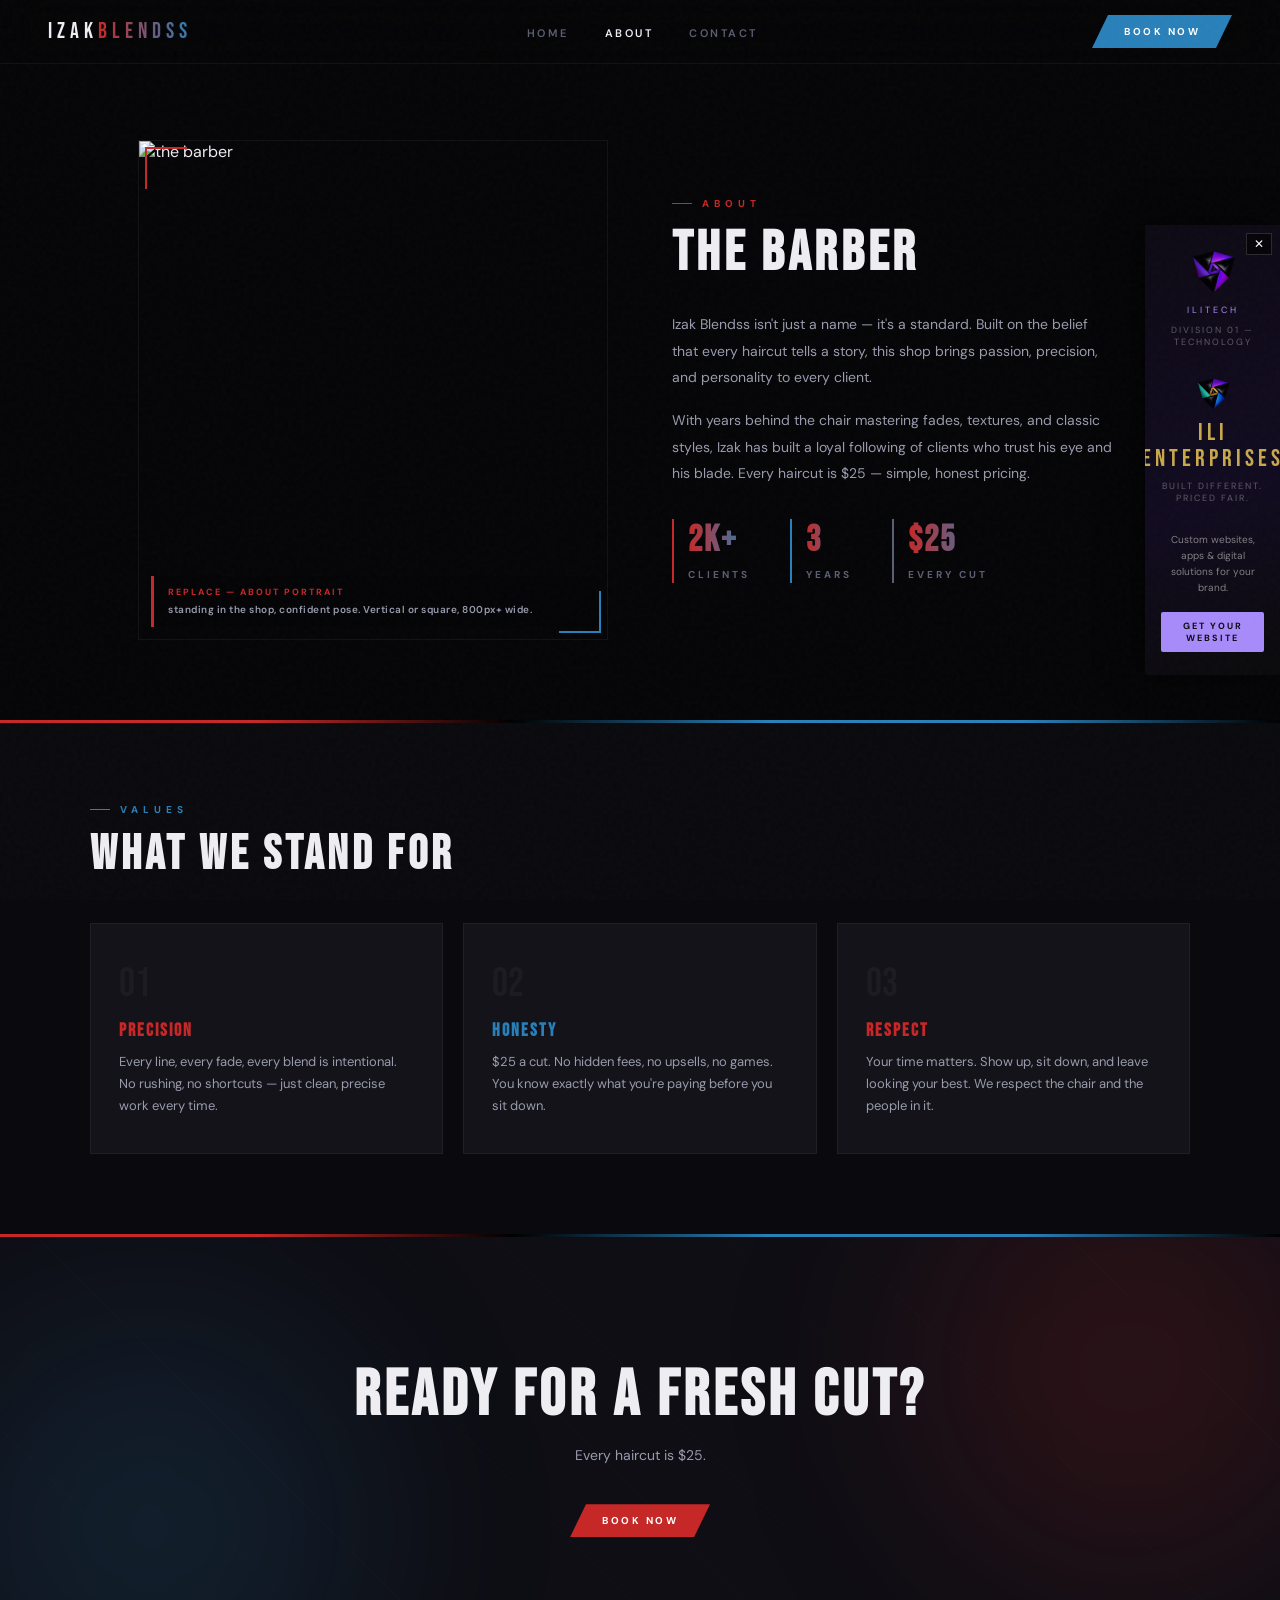
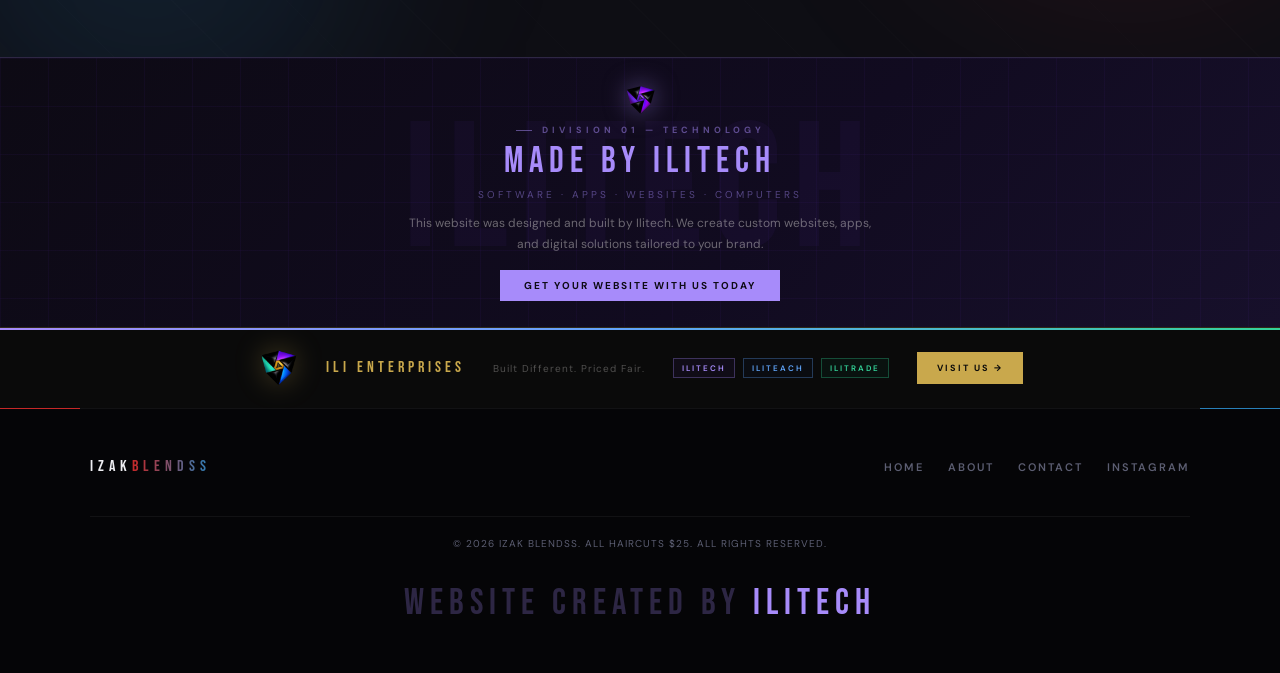
==== about.html @ 8d14fbeb "Add config.js for Square + Behold integrations; prep Instagram section - config.js: paste squareUrl " ====
<!DOCTYPE html>
<html lang="en">
<head>
<meta charset="UTF-8">
<meta name="viewport" content="width=device-width, initial-scale=1.0">
<title>About — Izak Blendss</title>
<link href="https://fonts.googleapis.com/css2?family=Bebas+Neue&family=DM+Sans:wght@300;400;500;600;700&display=swap" rel="stylesheet">
<link rel="stylesheet" href="styles.css">
</head>
<body>

<!-- ═══ NAV ═══ -->
<nav>
  <a class="logo" href="index.html">IZAK<em>BLENDSS</em></a>
  <ul class="nav-mid" id="navMenu">
    <li><a href="index.html">Home</a></li>
    <li><a href="about.html" class="act">About</a></li>
    <li><a href="contact.html">Contact</a></li>
  </ul>
  <div class="nav-right">
    <button class="burger" id="burger" aria-label="Menu"><span></span><span></span><span></span></button>
    <a class="btn btn-blue" href="contact.html">Book Now</a>
  </div>
</nav>

<!-- ═══ ABOUT HERO ═══ -->
<div class="about-hero">
  <div class="about-img reveal">
    <img src="https://images.unsplash.com/photo-1521490683712-35a1cb235d1c?w=800&q=80" alt=" the barber" loading="lazy">
    <div class="ph"><b>Replace — About Portrait</b> standing in the shop, confident pose. Vertical or square, 800px+ wide.</div>
  </div>
  <div class="about-text">
    <div class="sec-tag red reveal">About</div>
    <h1 class="reveal">The Barber</h1>
    <p class="reveal">Izak Blendss isn't just a name — it's a standard. Built on the belief that every haircut tells a story, this shop brings passion, precision, and personality to every client.</p>
    <p class="reveal">With years behind the chair mastering fades, textures, and classic styles, Izak has built a loyal following of clients who trust his eye and his blade. Every haircut is $25 — simple, honest pricing.</p>
    <div class="stat-row reveal">
      <div class="stat"><h4>2K+</h4><span>Clients</span></div>
      <div class="stat"><h4>3</h4><span>Years</span></div>
      <div class="stat"><h4>$25</h4><span>Every Cut</span></div>
    </div>
  </div>
</div>

<div class="stripe"></div>

<div class="about-values">
  <div class="sec-head reveal" style="max-width:1100px;margin:0 auto 40px">
    <div class="sec-tag bl">Values</div>
    <h2 class="sec-title">What We Stand For</h2>
  </div>
  <div class="values-grid">
    <div class="val-card reveal"><div class="val-num">01</div><h3>Precision</h3><p>Every line, every fade, every blend is intentional. No rushing, no shortcuts — just clean, precise work every time.</p></div>
    <div class="val-card reveal"><div class="val-num">02</div><h3>Honesty</h3><p>$25 a cut. No hidden fees, no upsells, no games. You know exactly what you're paying before you sit down.</p></div>
    <div class="val-card reveal"><div class="val-num">03</div><h3>Respect</h3><p>Your time matters. Show up, sit down, and leave looking your best. We respect the chair and the people in it.</p></div>
  </div>
</div>

<div class="stripe"></div>

<section class="cta">
  <div class="glow-r"></div><div class="glow-b"></div>
  <h2 class="reveal">Ready for a Fresh Cut?</h2>
  <p class="reveal">Every haircut is $25.</p>
  <a class="btn btn-red reveal" href="contact.html">Book Now</a>
</section>

<!-- ═══ SIDE AD PANEL ═══ -->
<aside class="side-ad" id="sideAd">
  <img src="" alt="Advertisement">
  <button class="side-ad-close" aria-label="Close">&#x2715;</button>
</aside>
<button class="side-ad-tab" id="sideAdTab">AD<span class="tab-cd" id="sideAdCountdown"></span></button>

<!-- ═══ ILI ENTERPRISES BANNER ═══ -->
<div class="ili-banner">
  <div class="ili-tech-main">
    <img src="images/ilitech-logo.png" alt="Ilitech" class="ili-tech-logo">
    <div class="ili-tech-label">Division 01 — Technology</div>
    <div class="ili-tech-heading">Made by Ilitech</div>
    <div class="ili-tech-sub">Software · Apps · Websites · Computers</div>
    <p class="ili-tech-desc">This website was designed and built by Ilitech. We create custom websites, apps, and digital solutions tailored to your brand.</p>
    <a class="ili-tech-btn" href="https://ilias-enterprise.netlify.app/" target="_blank">Get Your Website With Us Today</a>
  </div>
</div>

<!-- ═══ ILI ENTERPRISES STRIP ═══ -->
<div class="ili-ent-strip">
  <img src="images/ili-logo.png" alt="Ili Enterprises" class="ili-logo">
  <div class="ili-ent-name">Ili Enterprises</div>
  <div class="ili-ent-tagline">Built Different. Priced Fair.</div>
  <div class="ili-divisions">
    <span class="ili-div-tag tech">Ilitech</span>
    <span class="ili-div-tag teach">Iliteach</span>
    <span class="ili-div-tag trade">Ilitrade</span>
  </div>
  <a class="ili-cta" href="https://ilias-enterprise.netlify.app/" target="_blank">Visit Us &rarr;</a>
</div>

<!-- ═══ FOOTER ═══ -->
<footer>
  <div class="ft-inner">
    <a class="logo" href="index.html">IZAK<em>BLENDSS</em></a>
    <div class="ft-links">
      <a href="index.html">Home</a>
      <a href="about.html">About</a>
      <a href="contact.html">Contact</a>
      <a href="https://instagram.com/izak_blendss" target="_blank">Instagram</a>
    </div>
    <div class="ft-copy">&copy; 2026 Izak Blendss. All haircuts $25. All rights reserved.</div>
    <div class="ft-credit">Website created by <a href="https://ilias-enterprise.netlify.app/" target="_blank">Ilitech</a></div>
  </div>
</footer>

<script>
  const obs=new IntersectionObserver((entries)=>{
    entries.forEach((e,i)=>{if(e.isIntersecting){setTimeout(()=>e.target.classList.add('vis'),i*60);obs.unobserve(e.target)}});
  },{threshold:.08});
  document.querySelectorAll('.reveal').forEach(el=>obs.observe(el));
</script>
<script src="config.js"></script>
<script src="side-ad.js"></script>
</body>
</html>
---- styles.css ----
:root{
  --red:#C62828;
  --red-dim:rgba(198,40,40,.15);
  --blue:#2980B9;
  --blue-dim:rgba(41,128,185,.15);
  --bg:#050507;
  --bg-1:#0A0A0E;
  --bg-2:#0E0E14;
  --surface:#131319;
  --border:rgba(255,255,255,.05);
  --text:#EEEEF2;
  --text-2:#999BAD;
  --text-3:#5C5E72;
  --display:'Bebas Neue',sans-serif;
  --body:'DM Sans',sans-serif;
  --cut:16px;
}

*{margin:0;padding:0;box-sizing:border-box}
html{scroll-behavior:smooth}
body{font-family:var(--body);background:var(--bg);color:var(--text);overflow-x:hidden;-webkit-font-smoothing:antialiased}
img{display:block;width:100%;height:100%;object-fit:cover}
a{text-decoration:none;color:inherit}

body::after{content:'';position:fixed;inset:0;pointer-events:none;z-index:9999;opacity:.025;
  background-image:url("data:image/svg+xml,%3Csvg viewBox='0 0 256 256' xmlns='http://www.w3.org/2000/svg'%3E%3Cfilter id='n'%3E%3CfeTurbulence type='fractalNoise' baseFrequency='.8' numOctaves='4' stitchTiles='stitch'/%3E%3C/filter%3E%3Crect width='100%25' height='100%25' filter='url(%23n)'/%3E%3C/svg%3E")}

.ph{position:absolute;z-index:10;bottom:12px;left:12px;right:12px;
  background:rgba(5,5,7,.9);backdrop-filter:blur(10px);
  border-left:3px solid var(--red);padding:10px 14px;
  font-size:10px;font-weight:600;letter-spacing:.5px;color:var(--text-2);line-height:1.5}
.ph b{display:block;margin-bottom:3px;font-size:9px;letter-spacing:2px;text-transform:uppercase;color:var(--red);font-weight:700}
.ph.bl{border-left-color:var(--blue)}
.ph.bl b{color:var(--blue)}

/* ═══ NAV ═══ */
nav{position:fixed;top:0;left:0;right:0;z-index:200;
  display:flex;align-items:center;justify-content:space-between;
  height:64px;padding:0 48px;
  background:rgba(5,5,7,.8);backdrop-filter:blur(24px);
  border-bottom:1px solid var(--border)}
.logo{font-family:var(--display);font-size:22px;letter-spacing:5px;text-transform:uppercase;cursor:pointer}
.logo em{font-style:normal;
  background:linear-gradient(90deg,var(--red),var(--blue));
  -webkit-background-clip:text;-webkit-text-fill-color:transparent;background-clip:text}

.nav-mid{display:flex;gap:36px;list-style:none}
.nav-mid a{font-size:11px;font-weight:600;letter-spacing:2.5px;text-transform:uppercase;color:var(--text-3);transition:color .2s}
.nav-mid a:hover,.nav-mid a.act{color:var(--text)}
.nav-right{display:flex;align-items:center;gap:16px}

.btn{display:inline-flex;align-items:center;justify-content:center;
  padding:10px 32px;font-size:10px;font-weight:700;font-family:var(--body);
  letter-spacing:2.5px;text-transform:uppercase;border:none;cursor:pointer;transition:all .2s}
.btn-red{background:var(--red);color:#fff;clip-path:polygon(var(--cut) 0,100% 0,calc(100% - var(--cut)) 100%,0 100%)}
.btn-red:hover{background:#A32020;transform:translateY(-1px);box-shadow:0 8px 28px var(--red-dim)}
.btn-blue{background:var(--blue);color:#fff;clip-path:polygon(var(--cut) 0,100% 0,calc(100% - var(--cut)) 100%,0 100%)}
.btn-blue:hover{background:#1F6A9E;transform:translateY(-1px);box-shadow:0 8px 28px var(--blue-dim)}
.btn-outline{background:transparent;color:var(--text);border:1.5px solid var(--border);
  clip-path:polygon(var(--cut) 0,100% 0,calc(100% - var(--cut)) 100%,0 100%)}
.btn-outline:hover{border-color:var(--text-3);transform:translateY(-1px)}
.btn-gradient{color:#fff;
  background:linear-gradient(135deg,var(--red) 0%,var(--red) 35%,#000 50%,var(--blue) 65%,var(--blue) 100%);
  clip-path:polygon(var(--cut) 0,100% 0,calc(100% - var(--cut)) 100%,0 100%)}
.btn-gradient:hover{transform:translateY(-1px);box-shadow:0 8px 28px var(--red-dim)}

.burger{display:none;background:none;border:none;cursor:pointer;padding:6px;flex-direction:column;gap:5px}
.burger span{display:block;width:22px;height:2px;background:var(--text);transition:.3s}

/* ═══ STRIPE ═══ */
.stripe{height:3px;background:linear-gradient(90deg,var(--red),var(--red),#000,var(--blue),var(--blue),#000,var(--red),var(--red),#000,var(--blue),var(--blue));
  background-size:200% 100%;animation:slide 12s linear infinite}
@keyframes slide{0%{background-position:200% 0}100%{background-position:-200% 0}}

/* ═══ SECTION HELPERS ═══ */
.sec-head{margin-bottom:48px}
.sec-tag{font-size:10px;font-weight:700;letter-spacing:5px;text-transform:uppercase;margin-bottom:10px;
  display:flex;align-items:center;gap:10px}
.sec-tag.red{color:var(--red)}
.sec-tag.red::before{content:'';width:20px;height:1.5px;background:var(--red)}
.sec-tag.bl{color:var(--blue)}
.sec-tag.bl::before{content:'';width:20px;height:1.5px;background:var(--blue)}
.sec-title{font-family:var(--display);font-size:clamp(28px,5vw,48px);letter-spacing:4px;text-transform:uppercase}

/* ═══ GLOWS ═══ */
.glow-r{position:absolute;width:420px;height:420px;border-radius:50%;filter:blur(100px);
  background:var(--red-dim);top:-80px;right:-60px;animation:float 10s ease-in-out infinite;pointer-events:none}
.glow-b{position:absolute;width:420px;height:420px;border-radius:50%;filter:blur(100px);
  background:var(--blue-dim);bottom:-80px;left:-60px;animation:float 10s ease-in-out infinite 5s;pointer-events:none}
@keyframes float{0%,100%{transform:translate(0,0)}50%{transform:translate(12px,-12px)}}

/* ═══ HERO ═══ */
.hero{min-height:100vh;display:flex;align-items:center;justify-content:center;
  text-align:center;padding:120px 24px 80px;position:relative;overflow:hidden}
.hero-inner{position:relative;z-index:2;max-width:700px}
.hero-label{font-size:10px;font-weight:700;letter-spacing:5px;text-transform:uppercase;color:var(--blue);margin-bottom:24px;
  display:flex;align-items:center;justify-content:center;gap:12px;animation:fadeUp .6s ease both .1s}
.hero-label::before,.hero-label::after{content:'';width:24px;height:1.5px;background:var(--blue)}
.hero h1{font-family:var(--display);font-size:clamp(56px,12vw,120px);letter-spacing:6px;text-transform:uppercase;
  line-height:.9;margin-bottom:24px;animation:fadeUp .6s ease both .2s;
  background:linear-gradient(90deg,var(--red),var(--blue));
  -webkit-background-clip:text;-webkit-text-fill-color:transparent;background-clip:text}
.hero p{color:var(--text-2);font-size:15px;line-height:1.8;max-width:420px;margin:0 auto 36px;animation:fadeUp .6s ease both .3s}
.hero-btns{display:flex;gap:12px;justify-content:center;flex-wrap:wrap;animation:fadeUp .6s ease both .4s}
.hero-stats{
  display:flex;align-items:center;justify-content:center;
  margin-top:48px;padding-top:36px;
  border-top:1px solid rgba(255,255,255,.07);
  animation:fadeUp .6s ease both .5s;
}
.hero-stat{
  display:flex;flex-direction:column;align-items:center;gap:6px;
  padding:0 36px;
}
.hero-stat-num{
  font-family:var(--display);
  font-size:clamp(28px,4vw,44px);
  letter-spacing:3px;line-height:1;
  background:linear-gradient(90deg,var(--red),var(--blue));
  -webkit-background-clip:text;-webkit-text-fill-color:transparent;background-clip:text;
}
.hero-stat-label{
  font-size:9px;font-weight:700;letter-spacing:2px;text-transform:uppercase;
  color:var(--text-3);
}
.hero-stat-div{width:1px;height:44px;background:rgba(255,255,255,.1)}
.hero-badges{
  display:flex;gap:10px;justify-content:center;flex-wrap:wrap;
  margin-top:20px;
  animation:fadeUp .6s ease both .6s;
}
.hero-badge{
  font-size:9px;font-weight:600;letter-spacing:2px;text-transform:uppercase;
  color:var(--text-3);
  border:1px solid rgba(255,255,255,.1);
  padding:6px 14px;
}

/* ═══ GALLERY ═══ */
.gallery{padding:100px 48px;background:var(--bg-1)}
.gal-grid{display:grid;grid-template-columns:repeat(12,1fr);grid-template-rows:280px 280px;gap:10px;max-width:1100px;margin:0 auto}
.gal-item{position:relative;overflow:hidden;cursor:pointer;border:1px solid var(--border);transition:border-color .3s}
.gal-item:hover{border-color:rgba(255,255,255,.1)}
.gal-item:nth-child(1){grid-column:span 5}
.gal-item:nth-child(2){grid-column:span 4}
.gal-item:nth-child(3){grid-column:span 3}
.gal-item:nth-child(4){grid-column:span 4}
.gal-item:nth-child(5){grid-column:span 4}
.gal-item:nth-child(6){grid-column:span 4}
.gal-item img{transition:transform .5s}
.gal-item:hover img{transform:scale(1.05)}
.gal-ov{position:absolute;inset:0;display:flex;flex-direction:column;justify-content:flex-end;padding:20px;
  background:linear-gradient(180deg,transparent 40%,rgba(5,5,7,.88));opacity:0;transition:opacity .3s}
.gal-item:hover .gal-ov{opacity:1}
.gal-ov h4{font-family:var(--display);font-size:16px;letter-spacing:3px;text-transform:uppercase}
.gal-ov span{font-size:10px;color:var(--text-2);margin-top:2px;letter-spacing:1px}
.gal-item::before{content:'';position:absolute;top:6px;left:6px;width:28px;height:28px;
  border-top:2px solid var(--red);border-left:2px solid var(--red);opacity:0;transition:opacity .3s;z-index:3}
.gal-item::after{content:'';position:absolute;bottom:6px;right:6px;width:28px;height:28px;
  border-bottom:2px solid var(--blue);border-right:2px solid var(--blue);opacity:0;transition:opacity .3s;z-index:3}
.gal-item:hover::before,.gal-item:hover::after{opacity:1}

/* ═══ INSTAGRAM ═══ */
.ig-sec{padding:100px 48px;background:var(--bg);text-align:center}
.ig-handle{display:inline-flex;align-items:center;gap:8px;font-size:16px;font-weight:600;margin-top:12px}
.ig-handle svg{width:20px;height:20px;fill:var(--red)}
.ig-grid{display:grid;grid-template-columns:repeat(6,1fr);gap:3px;max-width:1100px;margin:36px auto 0}
.ig-cell{aspect-ratio:1;position:relative;overflow:hidden;cursor:pointer;border:1px solid rgba(255,255,255,.02);display:block;text-decoration:none}
.ig-cell img{transition:transform .4s,filter .4s}
.ig-cell:hover img{transform:scale(1.08);filter:brightness(.55)}
.ig-cell .heart{position:absolute;inset:0;display:flex;align-items:center;justify-content:center;gap:5px;
  color:#fff;font-size:12px;font-weight:700;opacity:0;transition:opacity .25s}
.ig-cell:hover .heart{opacity:1}
.heart svg{width:16px;height:16px;fill:var(--red)}

/* ═══ CTA ═══ */
.cta{padding:120px 24px;text-align:center;background:var(--bg-2);position:relative;overflow:hidden}
.cta::before{content:'';position:absolute;inset:0;
  background:repeating-linear-gradient(45deg,transparent,transparent 80px,rgba(255,255,255,.006) 80px,rgba(255,255,255,.006) 81px);pointer-events:none}
.cta h2{font-family:var(--display);font-size:clamp(32px,6vw,64px);letter-spacing:4px;text-transform:uppercase;margin-bottom:12px;position:relative}
.cta>p{color:var(--text-2);font-size:14px;margin-bottom:40px;position:relative}

/* ═══ ABOUT ═══ */
.about-hero{padding:140px 48px 80px;display:grid;grid-template-columns:1fr 1fr;gap:64px;
  max-width:1100px;margin:0 auto;align-items:center}
.about-img{position:relative;height:500px;overflow:hidden;border:1px solid var(--border)}
.about-img::before{content:'';position:absolute;top:6px;left:6px;width:40px;height:40px;
  border-top:2px solid var(--red);border-left:2px solid var(--red);z-index:3}
.about-img::after{content:'';position:absolute;bottom:6px;right:6px;width:40px;height:40px;
  border-bottom:2px solid var(--blue);border-right:2px solid var(--blue);z-index:3}
.about-text h1{font-family:var(--display);font-size:clamp(36px,5vw,56px);letter-spacing:4px;text-transform:uppercase;margin-bottom:24px}
.about-text p{color:var(--text-2);font-size:14px;line-height:1.9;margin-bottom:16px;max-width:440px}
.stat-row{display:flex;gap:40px;margin-top:32px;flex-wrap:wrap}
.stat{padding-left:14px;border-left:2px solid var(--red)}
.stat:nth-child(2){border-left-color:var(--blue)}
.stat:nth-child(3){border-left-color:var(--text-3)}
.stat h4{font-family:var(--display);font-size:36px;letter-spacing:2px;
  background:linear-gradient(90deg,var(--red),var(--blue));
  -webkit-background-clip:text;-webkit-text-fill-color:transparent;background-clip:text}
.stat span{font-size:10px;color:var(--text-3);letter-spacing:3px;text-transform:uppercase;font-weight:700}

.about-values{padding:80px 48px;background:var(--bg-1)}
.values-grid{display:grid;grid-template-columns:repeat(3,1fr);gap:20px;max-width:1100px;margin:0 auto}
.val-card{padding:36px 28px;background:var(--surface);border:1px solid var(--border);transition:border-color .3s}
.val-card:hover{border-color:rgba(255,255,255,.08)}
.val-card .val-num{font-family:var(--display);font-size:40px;color:rgba(255,255,255,.04);margin-bottom:12px}
.val-card:nth-child(odd) h3{color:var(--red)}
.val-card:nth-child(even) h3{color:var(--blue)}
.val-card h3{font-family:var(--display);font-size:18px;letter-spacing:2px;text-transform:uppercase;margin-bottom:10px}
.val-card p{color:var(--text-2);font-size:13px;line-height:1.7}

/* ═══ CONTACT ═══ */
.contact-page{padding:140px 48px 80px;max-width:900px;margin:0 auto}
.contact-page>h1{font-family:var(--display);font-size:clamp(36px,5vw,56px);letter-spacing:4px;text-transform:uppercase;margin-bottom:12px}
.contact-page>p{color:var(--text-2);font-size:14px;margin-bottom:48px;line-height:1.7}
.contact-grid{display:grid;grid-template-columns:1fr 1fr;gap:48px}
.contact-info{display:flex;flex-direction:column;gap:28px}
.info-item{padding-left:16px;border-left:2px solid var(--red)}
.info-item:nth-child(even){border-left-color:var(--blue)}
.info-item h4{font-size:10px;font-weight:700;letter-spacing:3px;text-transform:uppercase;color:var(--text-3);margin-bottom:6px}
.info-item p,.info-item a{color:var(--text);font-size:14px;line-height:1.6;display:block}
.info-item a:hover{color:var(--blue)}
.contact-form{display:flex;flex-direction:column;gap:16px}
.contact-form input,.contact-form textarea,.contact-form select{
  background:var(--surface);border:1px solid var(--border);color:var(--text);
  padding:14px 18px;font-family:var(--body);font-size:13px;outline:none;
  transition:border-color .2s;width:100%;resize:vertical;-webkit-appearance:none}
.contact-form input:focus,.contact-form textarea:focus,.contact-form select:focus{border-color:var(--blue)}
.contact-form input::placeholder,.contact-form textarea::placeholder{color:var(--text-3)}
.contact-form textarea{min-height:100px}
.contact-form select{color:var(--text-3);cursor:pointer}
.contact-form select option{background:var(--surface);color:var(--text)}
.form-note{font-size:11px;color:var(--text-3);text-align:center;margin-top:4px;line-height:1.5}

/* ═══ FOOTER ═══ */
footer{padding:48px;background:var(--bg);border-top:1px solid var(--border);position:relative}
footer::before{content:'';position:absolute;top:-1px;left:0;width:80px;height:1px;background:var(--red)}
footer::after{content:'';position:absolute;top:-1px;right:0;width:80px;height:1px;background:var(--blue)}
.ft-inner{max-width:1100px;margin:0 auto;display:flex;justify-content:space-between;align-items:center;flex-wrap:wrap;gap:16px}
.ft-inner .logo{font-size:16px}
.ft-links{display:flex;gap:24px}
.ft-links a{font-size:11px;font-weight:600;letter-spacing:2px;text-transform:uppercase;color:var(--text-3);transition:color .2s}
.ft-links a:hover{color:var(--text)}
.ft-copy{font-size:10px;color:var(--text-3);letter-spacing:1px;text-transform:uppercase;width:100%;text-align:center;margin-top:24px;padding-top:20px;border-top:1px solid var(--border)}
.ft-credit{font-family:var(--display);font-size:clamp(22px,3vw,36px);letter-spacing:6px;text-transform:uppercase;color:rgba(167,139,250,.25);width:100%;text-align:center;margin-top:16px}
.ft-credit a{color:var(--ili-purple);text-decoration:none;transition:color .2s,opacity .2s}
.ft-credit a:hover{color:var(--ili-gold)}

/* ═══ ILI ENTERPRISES BANNER ═══ */
:root{
  --ili-gold:#c9a84c;
  --ili-gold-light:#e8c97a;
  --ili-gold-dim:rgba(201,168,76,.18);
  --ili-purple:#a78bfa;
  --ili-navy:#60a5fa;
  --ili-emerald:#34d399;
}
.ili-banner{
  display:flex;
  flex-direction:column;
  border-top:1px solid rgba(167,139,250,.25);
  position:relative;
  overflow:hidden;
}

/* ── ILITECH MAIN SECTION ── */
.ili-tech-main{
  flex:1;
  padding:26px 48px;
  background:linear-gradient(135deg,#0d0a14 0%,#110b20 60%,#17102b 100%);
  position:relative;
  overflow:hidden;
  display:flex;
  flex-direction:column;
  align-items:center;
  text-align:center;
  gap:8px;
}
.ili-tech-main::before{
  content:'';position:absolute;inset:0;
  background-image:
    linear-gradient(rgba(124,58,237,.05) 1px,transparent 1px),
    linear-gradient(90deg,rgba(124,58,237,.05) 1px,transparent 1px);
  background-size:48px 48px;
  pointer-events:none;
}
.ili-tech-main::after{
  content:'ILITECH';
  position:absolute;left:50%;top:50%;
  transform:translate(-50%,-50%);
  font-family:var(--display);
  font-size:clamp(80px,14vw,200px);
  letter-spacing:10px;
  color:rgba(124,58,237,.05);
  pointer-events:none;
  white-space:nowrap;line-height:1;
}
.ili-tech-logo{
  width:32px;height:32px;
  object-fit:contain;
  filter:drop-shadow(0 0 12px rgba(167,139,250,.5));
  position:relative;z-index:1;
}
.ili-tech-label{
  font-size:9px;font-weight:700;letter-spacing:4px;text-transform:uppercase;
  color:rgba(167,139,250,.5);
  display:flex;align-items:center;gap:10px;
  position:relative;z-index:1;
}
.ili-tech-label::before{content:'';width:16px;height:1px;background:var(--ili-purple);opacity:.5}
.ili-tech-heading{
  font-family:var(--display);
  font-size:clamp(20px,3vw,36px);
  letter-spacing:6px;color:#a78bfa;line-height:1;
  position:relative;z-index:1;
}
.ili-tech-sub{
  font-size:10px;color:rgba(167,139,250,.45);
  letter-spacing:3px;text-transform:uppercase;
  position:relative;z-index:1;
}
.ili-tech-desc{
  font-size:12px;color:rgba(245,242,238,.4);
  max-width:480px;line-height:1.7;
  position:relative;z-index:1;
  margin-top:4px;
}
.ili-tech-btn{
  display:inline-block;
  padding:9px 24px;
  background:#a78bfa;
  color:#0d0a14;
  font-size:10px;font-weight:700;letter-spacing:2px;text-transform:uppercase;
  font-family:var(--body);
  transition:background .2s,transform .2s;
  position:relative;z-index:1;
  margin-top:8px;
}
.ili-tech-btn:hover{background:#c4b5fd;transform:translateY(-2px)}

/* ── ILI ENTERPRISES STRIP (before footer) ── */
.ili-ent-strip{
  background:#0a0a0a;
  border-top:1px solid rgba(201,168,76,.2);
  padding:20px 48px;
  display:flex;flex-direction:row;
  align-items:center;justify-content:center;
  gap:28px;flex-wrap:wrap;
  position:relative;
}
.ili-ent-strip::before{
  content:'';position:absolute;top:0;left:0;
  width:100%;height:2px;
  background:linear-gradient(to right,#a78bfa,#60a5fa,#34d399);
}
.ili-logo{
  width:40px;height:40px;object-fit:contain;
  filter:drop-shadow(0 0 14px rgba(201,168,76,.35));
}
.ili-ent-name{
  font-family:var(--display);
  font-size:16px;letter-spacing:4px;text-transform:uppercase;
  color:var(--ili-gold);line-height:1;
}
.ili-ent-tagline{
  font-size:10px;color:rgba(245,242,238,.3);
  letter-spacing:1px;line-height:1.5;
}
.ili-divisions{display:flex;flex-direction:row;gap:8px;align-items:center}
.ili-div-tag{
  font-size:8px;font-weight:600;letter-spacing:2px;text-transform:uppercase;
  padding:4px 8px;border:1px solid;text-align:center;
}
.ili-div-tag.tech  {color:#a78bfa;border-color:rgba(167,139,250,.3);background:rgba(124,58,237,.06)}
.ili-div-tag.teach {color:#60a5fa;border-color:rgba(96,165,250,.3);background:rgba(30,58,138,.06)}
.ili-div-tag.trade {color:#34d399;border-color:rgba(52,211,153,.3);background:rgba(5,150,105,.06)}
.ili-cta{
  display:inline-block;padding:10px 20px;
  background:var(--ili-gold);color:#0a0a0a;
  font-size:9px;font-weight:700;letter-spacing:2px;text-transform:uppercase;
  font-family:var(--body);
  transition:background .2s,transform .2s;
}
.ili-cta:hover{background:var(--ili-gold-light);transform:translateY(-2px)}

@media(max-width:900px){
  .ili-tech-main{padding:40px 28px}
  .ili-ent-strip{padding:18px 28px;gap:18px}
}
@media(max-width:560px){
  .ili-tech-main{padding:32px 20px}
  .ili-tech-logo{width:40px;height:40px}
  .ili-ent-strip{gap:14px;padding:16px 20px}
}

/* ═══ ANIMATIONS ═══ */
@keyframes fadeUp{from{opacity:0;transform:translateY(20px)}to{opacity:1;transform:translateY(0)}}
.reveal{opacity:0;transform:translateY(24px);transition:opacity .6s ease,transform .6s ease}
.reveal.vis{opacity:1;transform:translateY(0)}

/* ═══ TABLET ═══ */
@media(max-width:1024px){
  :root{--cut:12px}
  nav{padding:0 28px}
  .gal-grid{grid-template-columns:1fr 1fr;grid-template-rows:auto}
  .gal-item:nth-child(n){grid-column:auto}
  .gal-grid .gal-item{min-height:200px}
  .ig-grid{grid-template-columns:repeat(3,1fr)}
  .about-hero{grid-template-columns:1fr;padding:120px 28px 60px}
  .about-img{height:350px}
  .values-grid{grid-template-columns:1fr}
  .about-values{padding:60px 28px}
  .gallery,.ig-sec{padding:80px 28px}
  .contact-grid{grid-template-columns:1fr}
  .contact-page{padding:120px 28px 60px}
  .ft-inner{flex-direction:column;text-align:center}
  .ft-links{justify-content:center}
  footer{padding:36px 28px}
}

/* ═══ MOBILE ═══ */
@media(max-width:640px){
  :root{--cut:10px}
  nav{padding:0 20px;height:58px}
  .nav-mid{display:none;position:fixed;top:58px;left:0;right:0;flex-direction:column;gap:0;
    background:rgba(5,5,7,.96);backdrop-filter:blur(20px);border-bottom:1px solid var(--border)}
  .nav-mid.open{display:flex}
  .nav-mid a{padding:16px 24px;display:block;border-bottom:1px solid var(--border)}
  .burger{display:flex}
  .nav-right .btn{padding:9px 22px;font-size:9px}
  .hero{padding:100px 20px 60px;min-height:auto}
  .hero h1{font-size:clamp(44px,14vw,72px)}
  .hero p{font-size:13px}
  .hero-btns{flex-direction:column;align-items:stretch}
  .hero-btns .btn{width:100%}
  .gallery,.ig-sec,.cta,.about-values{padding:60px 20px}
  .gal-grid{grid-template-columns:1fr;grid-template-rows:auto}
  .gal-grid .gal-item{min-height:200px}
  .ig-grid{grid-template-columns:repeat(2,1fr)}
  .cta{padding:80px 20px}
  .about-hero{padding:100px 20px 48px;gap:32px}
  .about-img{height:260px}
  .contact-page{padding:100px 20px 48px}
  footer{padding:28px 20px}
}

@media(max-width:380px){
  :root{--cut:8px}
  .hero h1{font-size:40px}
  .logo{font-size:17px;letter-spacing:3px}
  .sec-title{font-size:24px}
}

/* ═══ SIDE AD PANEL ═══ */
.side-ad{
  position:fixed;
  right:0;
  top:50%;
  transform:translateY(-50%);
  height:50vh;
  aspect-ratio:3/10;
  max-height:50vh;
  z-index:150;
  overflow:hidden;
  box-shadow:-6px 0 32px rgba(0,0,0,.7);
  transition:right .45s cubic-bezier(.4,0,.2,1);
  cursor:pointer;
}
.side-ad.hidden{
  right:calc(50vh * -0.3);
}
.side-ad img{
  display:block;
  width:100%;
  height:100%;
  object-fit:cover;
  opacity:0;
  transition:opacity .5s ease;
}
.side-ad img.loaded{opacity:1}
.side-ad-close{
  position:absolute;
  top:8px;
  right:8px;
  background:rgba(0,0,0,.55);
  backdrop-filter:blur(6px);
  border:1px solid rgba(255,255,255,.15);
  color:#fff;
  cursor:pointer;
  font-size:12px;
  line-height:1;
  padding:4px 7px;
  z-index:5;
  transition:background .2s;
}
.side-ad-close:hover{background:rgba(0,0,0,.85)}
.side-ad-tab{
  position:fixed;
  right:0;
  top:50%;
  transform:translateY(-50%);
  z-index:149;
  background:#111;
  color:#fff;
  border:none;
  border-left:2px solid rgba(255,255,255,.15);
  cursor:pointer;
  writing-mode:vertical-rl;
  text-orientation:mixed;
  padding:16px 7px;
  font-size:9px;
  font-weight:700;
  letter-spacing:2px;
  text-transform:uppercase;
  font-family:var(--body);
  opacity:0;
  pointer-events:none;
  transition:opacity .3s;
  line-height:1;
  text-align:center;
}
.side-ad-tab .tab-cd{
  display:block;
  font-size:11px;
  font-weight:700;
  margin-top:8px;
  color:rgba(255,255,255,.5);
  letter-spacing:0;
}
.side-ad-tab.visible{opacity:1;pointer-events:all}

@media(max-width:750px){
  .side-ad{
    right:auto;left:0;top:auto;bottom:0;
    transform:none;
    width:100vw;height:auto;
    aspect-ratio:10/3;
    max-height:none;
    box-shadow:0 -6px 32px rgba(0,0,0,.7);
    transition:bottom .45s cubic-bezier(.4,0,.2,1);
  }
  .side-ad.hidden{
    right:auto;
    bottom:calc(100vw * -0.3);
  }
  .side-ad-tab{
    right:auto;top:auto;
    left:50%;bottom:0;
    transform:translateX(-50%);
    writing-mode:horizontal-tb;
    border-left:none;border-top:2px solid rgba(255,255,255,.15);
    padding:8px 24px;
    flex-direction:row;gap:8px;
  }
  .side-ad-tab .tab-cd{display:inline;margin-top:0;margin-left:4px}
}
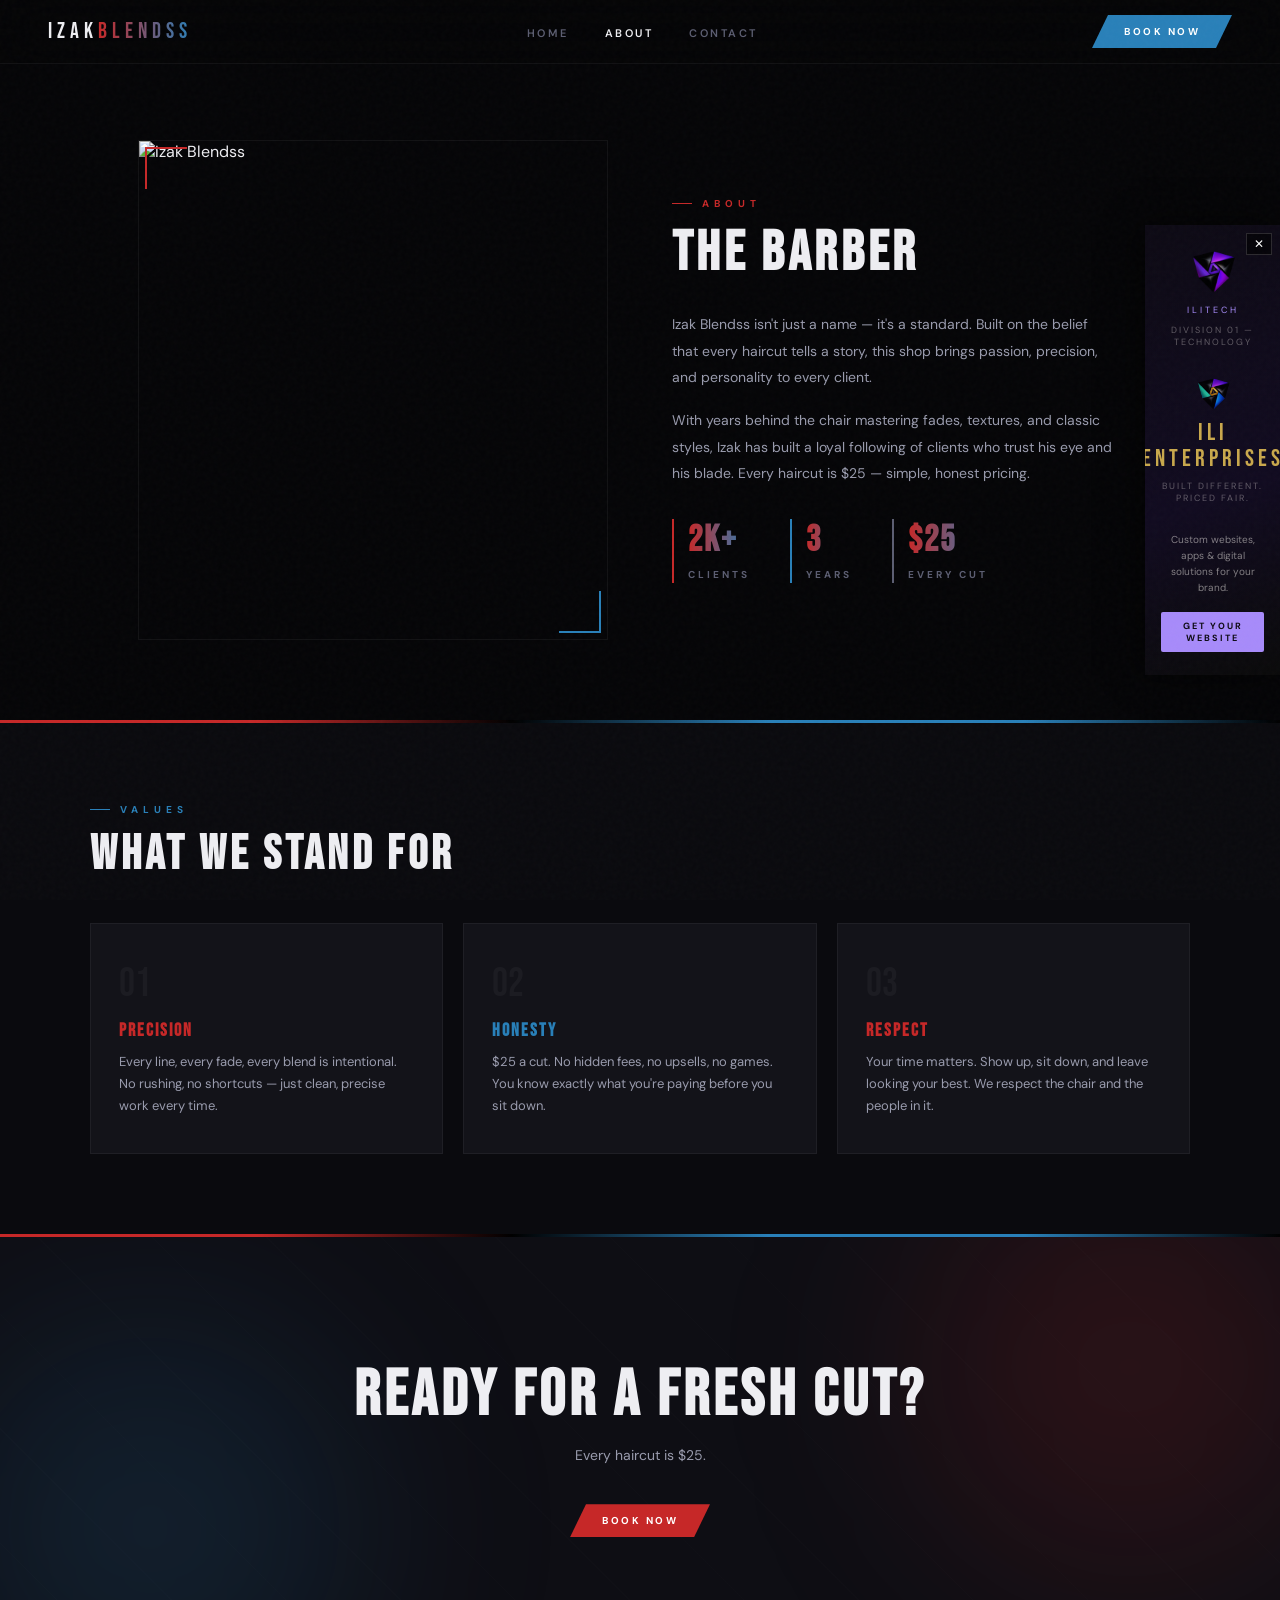
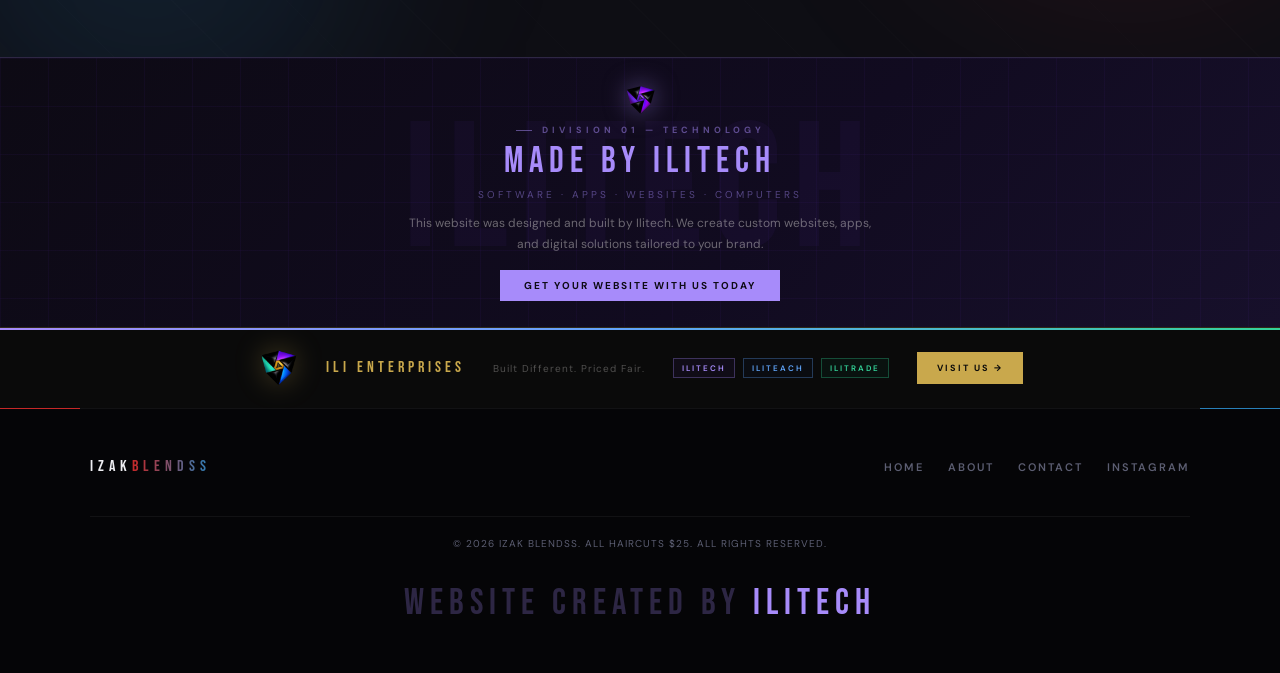
==== commit 6e0543ee: "Point all images to haircuts/ folder; remove placeholder labels - gallery-1.jpg through gallery-6.jp" ====
--- a/about.html
+++ b/about.html
@@ -26,8 +26,7 @@
 <!-- ═══ ABOUT HERO ═══ -->
 <div class="about-hero">
   <div class="about-img reveal">
-    <img src="https://images.unsplash.com/photo-1521490683712-35a1cb235d1c?w=800&q=80" alt=" the barber" loading="lazy">
-    <div class="ph"><b>Replace — About Portrait</b> standing in the shop, confident pose. Vertical or square, 800px+ wide.</div>
+    <img src="haircuts/about-portrait.jpg" alt="Izak Blendss" loading="lazy">
   </div>
   <div class="about-text">
     <div class="sec-tag red reveal">About</div>
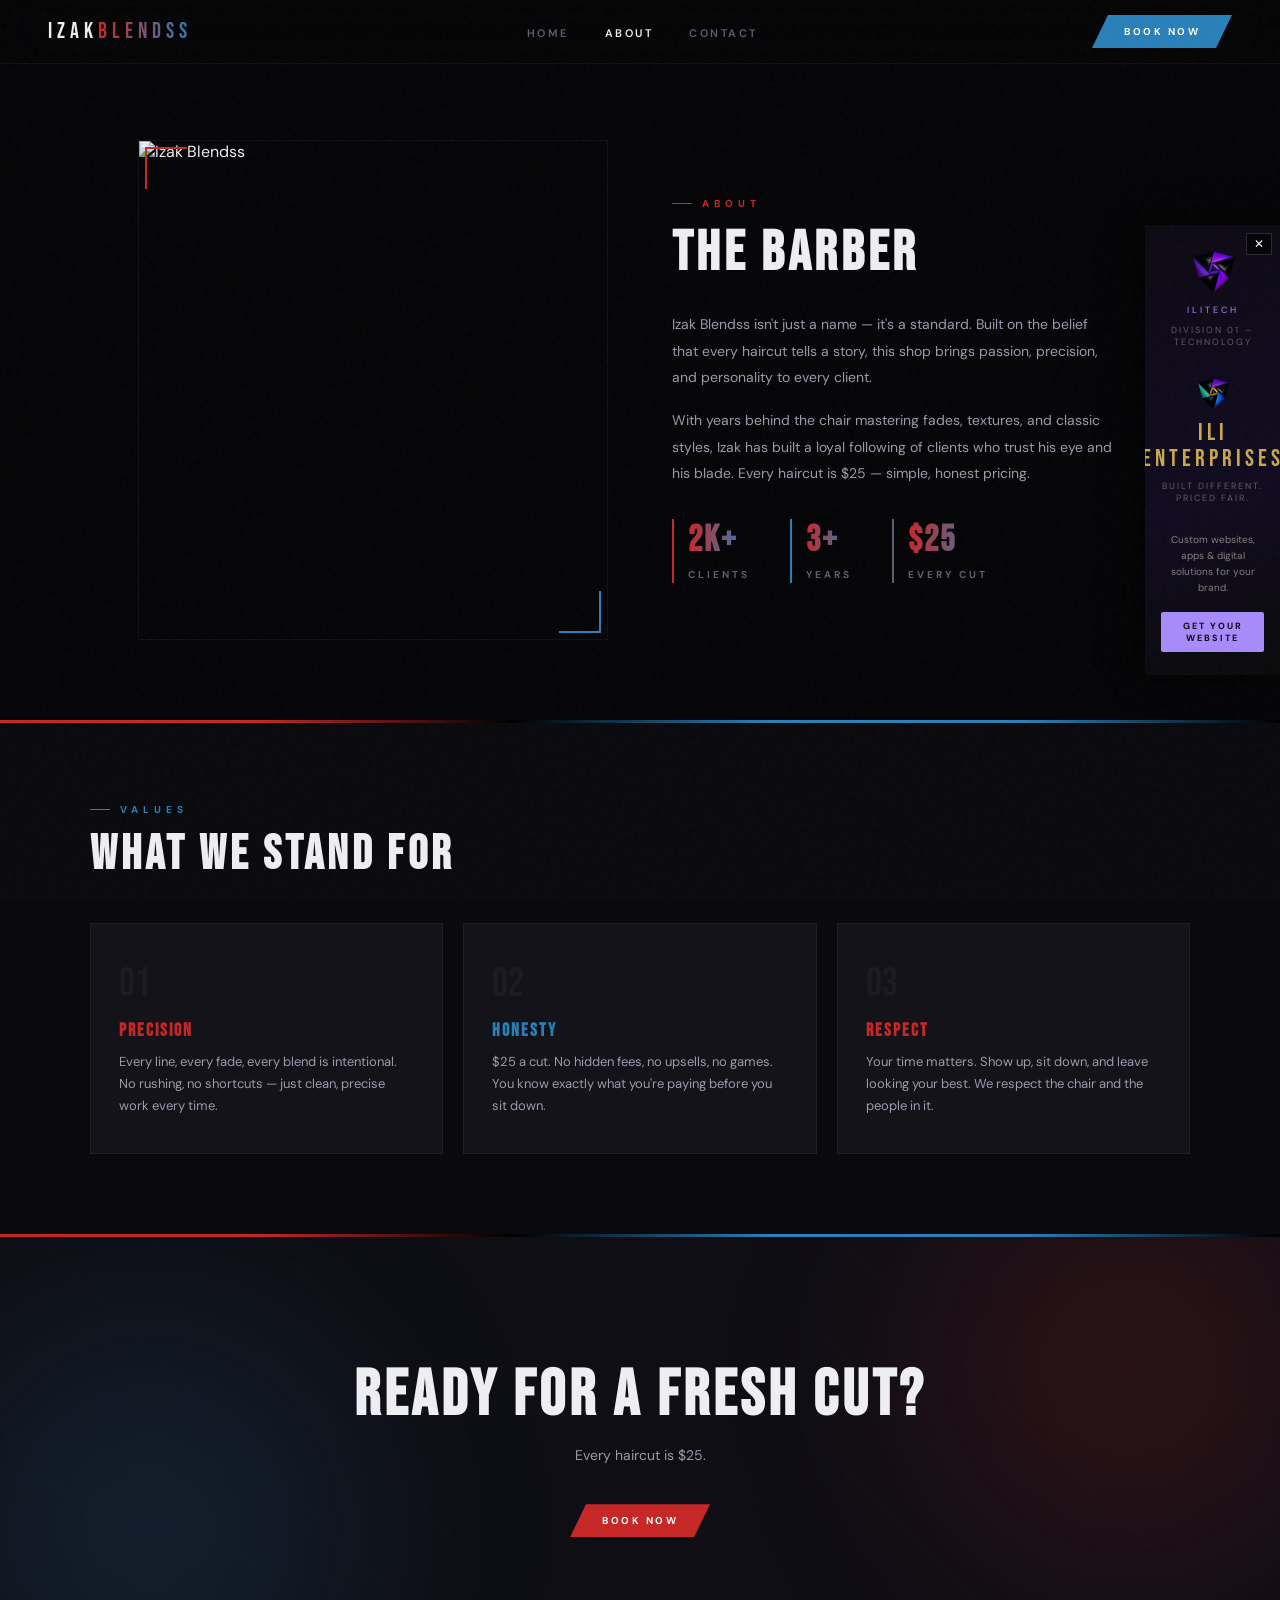
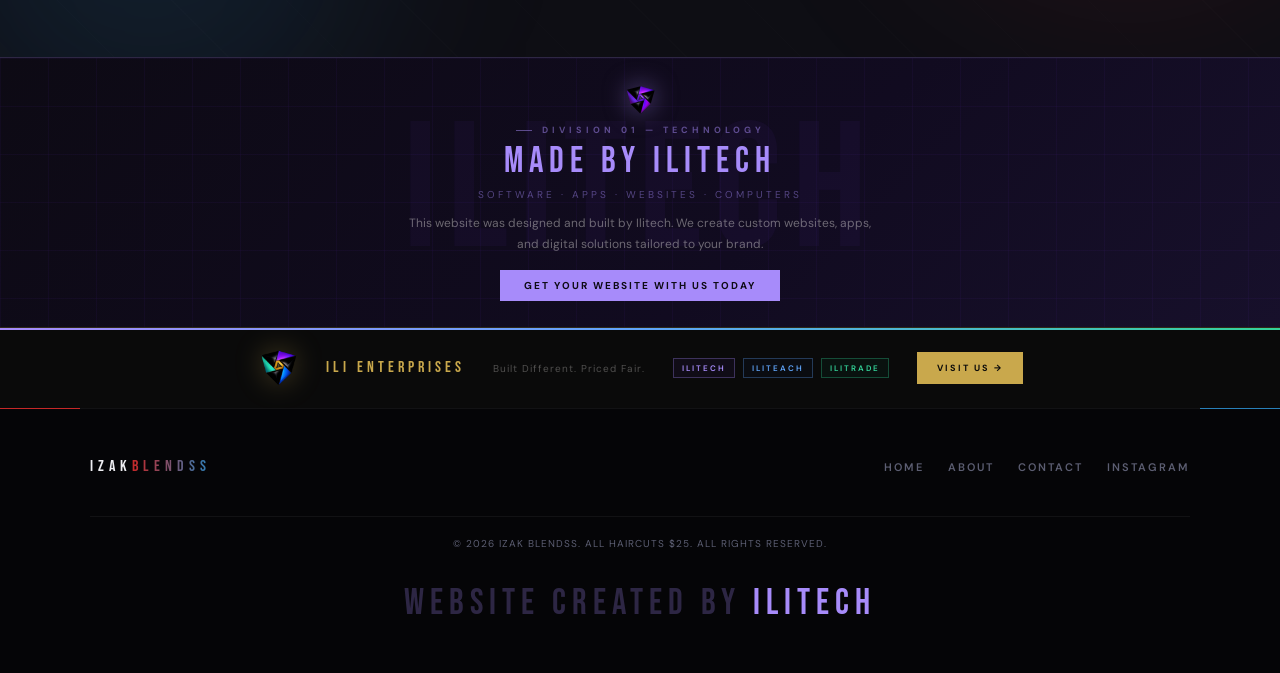
==== commit 2729ccef: "Update years stat to 3+ https://claude.ai/code/session_01DUXp4969VCVDoevGCgezHg" ====
--- a/about.html
+++ b/about.html
@@ -26,7 +26,7 @@
 <!-- ═══ ABOUT HERO ═══ -->
 <div class="about-hero">
   <div class="about-img reveal">
-    <img src="haircuts/about-portrait.jpg" alt="Izak Blendss" loading="lazy">
+    <img src="haircuts/7.jpg" alt="Izak Blendss" loading="lazy">
   </div>
   <div class="about-text">
     <div class="sec-tag red reveal">About</div>
@@ -35,7 +35,7 @@
     <p class="reveal">With years behind the chair mastering fades, textures, and classic styles, Izak has built a loyal following of clients who trust his eye and his blade. Every haircut is $25 — simple, honest pricing.</p>
     <div class="stat-row reveal">
       <div class="stat"><h4>2K+</h4><span>Clients</span></div>
-      <div class="stat"><h4>3</h4><span>Years</span></div>
+      <div class="stat"><h4>3+</h4><span>Years</span></div>
       <div class="stat"><h4>$25</h4><span>Every Cut</span></div>
     </div>
   </div>
--- a/styles.css
+++ b/styles.css
@@ -25,13 +25,6 @@
 body::after{content:'';position:fixed;inset:0;pointer-events:none;z-index:9999;opacity:.025;
   background-image:url("data:image/svg+xml,%3Csvg viewBox='0 0 256 256' xmlns='http://www.w3.org/2000/svg'%3E%3Cfilter id='n'%3E%3CfeTurbulence type='fractalNoise' baseFrequency='.8' numOctaves='4' stitchTiles='stitch'/%3E%3C/filter%3E%3Crect width='100%25' height='100%25' filter='url(%23n)'/%3E%3C/svg%3E")}
 
-.ph{position:absolute;z-index:10;bottom:12px;left:12px;right:12px;
-  background:rgba(5,5,7,.9);backdrop-filter:blur(10px);
-  border-left:3px solid var(--red);padding:10px 14px;
-  font-size:10px;font-weight:600;letter-spacing:.5px;color:var(--text-2);line-height:1.5}
-.ph b{display:block;margin-bottom:3px;font-size:9px;letter-spacing:2px;text-transform:uppercase;color:var(--red);font-weight:700}
-.ph.bl{border-left-color:var(--blue)}
-.ph.bl b{color:var(--blue)}
 
 /* ═══ NAV ═══ */
 nav{position:fixed;top:0;left:0;right:0;z-index:200;
@@ -164,14 +157,6 @@
 .ig-sec{padding:100px 48px;background:var(--bg);text-align:center}
 .ig-handle{display:inline-flex;align-items:center;gap:8px;font-size:16px;font-weight:600;margin-top:12px}
 .ig-handle svg{width:20px;height:20px;fill:var(--red)}
-.ig-grid{display:grid;grid-template-columns:repeat(6,1fr);gap:3px;max-width:1100px;margin:36px auto 0}
-.ig-cell{aspect-ratio:1;position:relative;overflow:hidden;cursor:pointer;border:1px solid rgba(255,255,255,.02);display:block;text-decoration:none}
-.ig-cell img{transition:transform .4s,filter .4s}
-.ig-cell:hover img{transform:scale(1.08);filter:brightness(.55)}
-.ig-cell .heart{position:absolute;inset:0;display:flex;align-items:center;justify-content:center;gap:5px;
-  color:#fff;font-size:12px;font-weight:700;opacity:0;transition:opacity .25s}
-.ig-cell:hover .heart{opacity:1}
-.heart svg{width:16px;height:16px;fill:var(--red)}
 
 /* ═══ CTA ═══ */
 .cta{padding:120px 24px;text-align:center;background:var(--bg-2);position:relative;overflow:hidden}
@@ -405,7 +390,6 @@
   .gal-grid{grid-template-columns:1fr 1fr;grid-template-rows:auto}
   .gal-item:nth-child(n){grid-column:auto}
   .gal-grid .gal-item{min-height:200px}
-  .ig-grid{grid-template-columns:repeat(3,1fr)}
   .about-hero{grid-template-columns:1fr;padding:120px 28px 60px}
   .about-img{height:350px}
   .values-grid{grid-template-columns:1fr}
@@ -436,7 +420,6 @@
   .gallery,.ig-sec,.cta,.about-values{padding:60px 20px}
   .gal-grid{grid-template-columns:1fr;grid-template-rows:auto}
   .gal-grid .gal-item{min-height:200px}
-  .ig-grid{grid-template-columns:repeat(2,1fr)}
   .cta{padding:80px 20px}
   .about-hero{padding:100px 20px 48px;gap:32px}
   .about-img{height:260px}
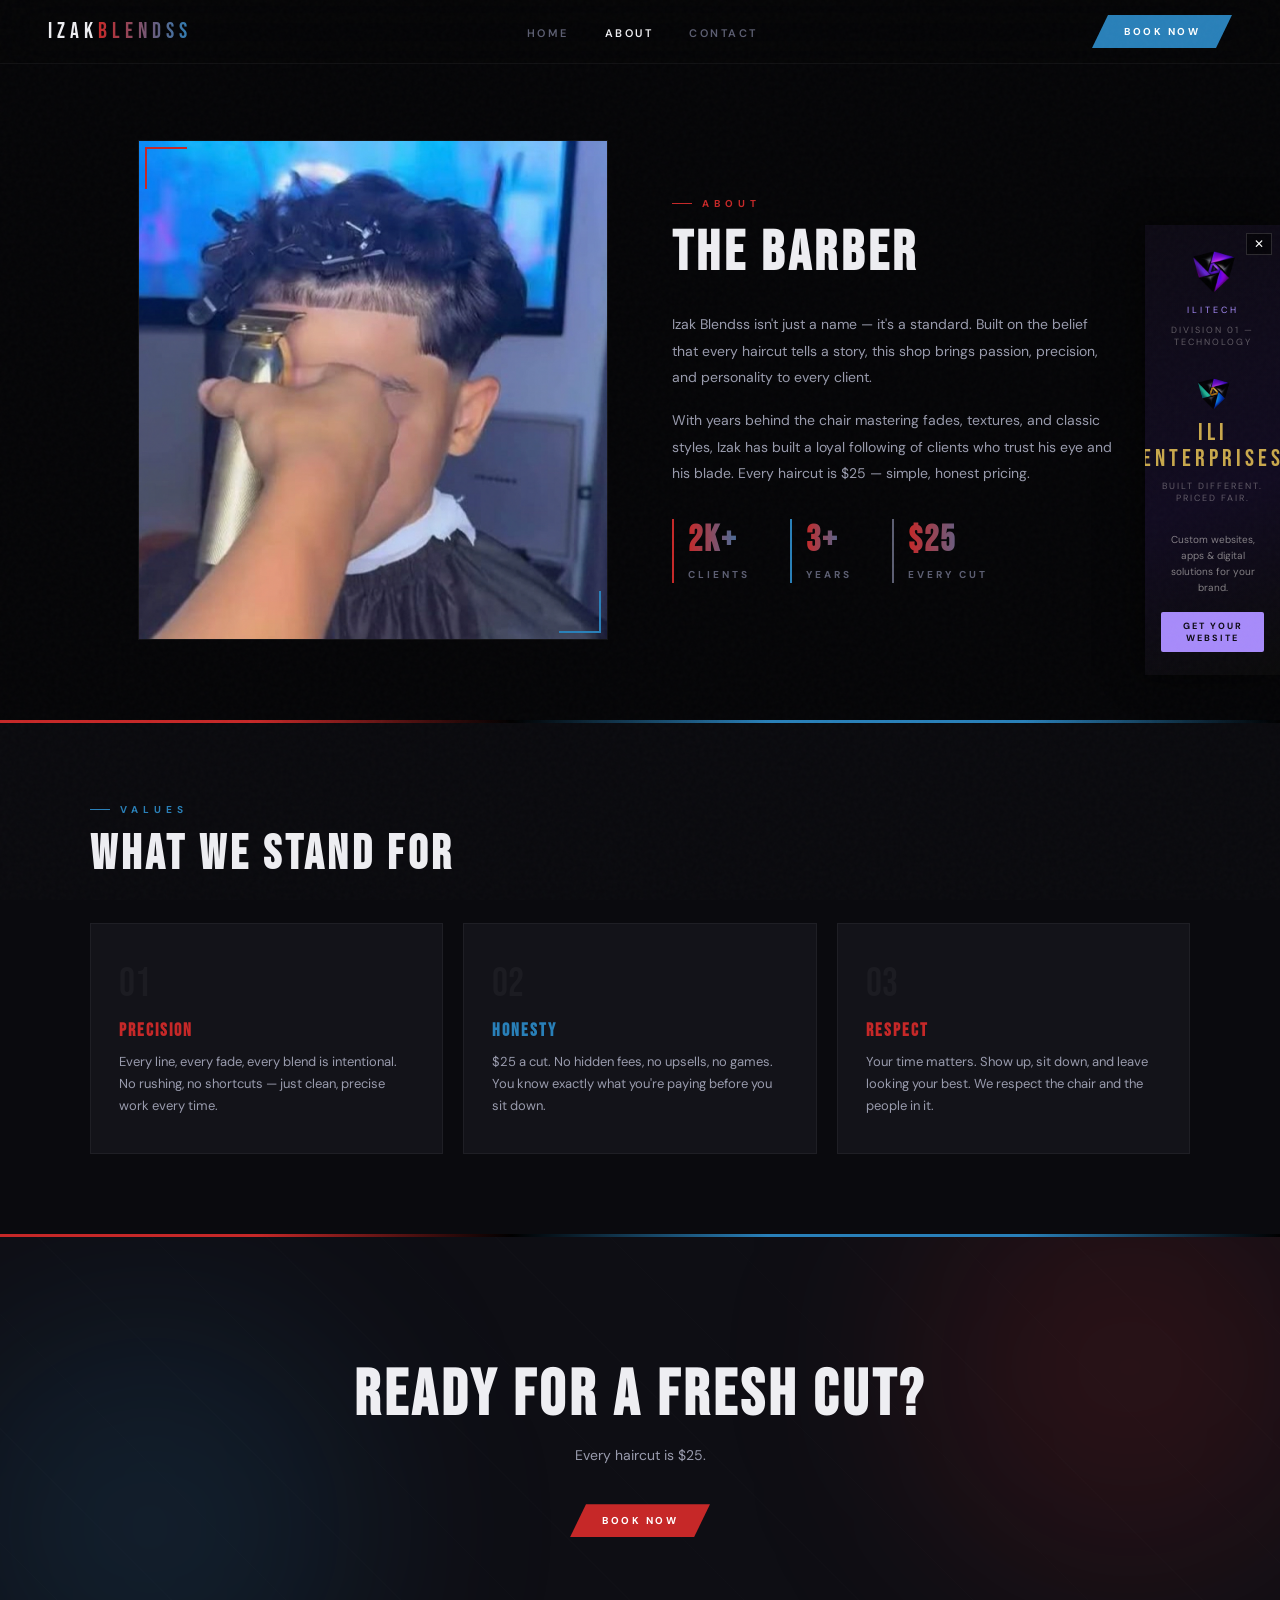
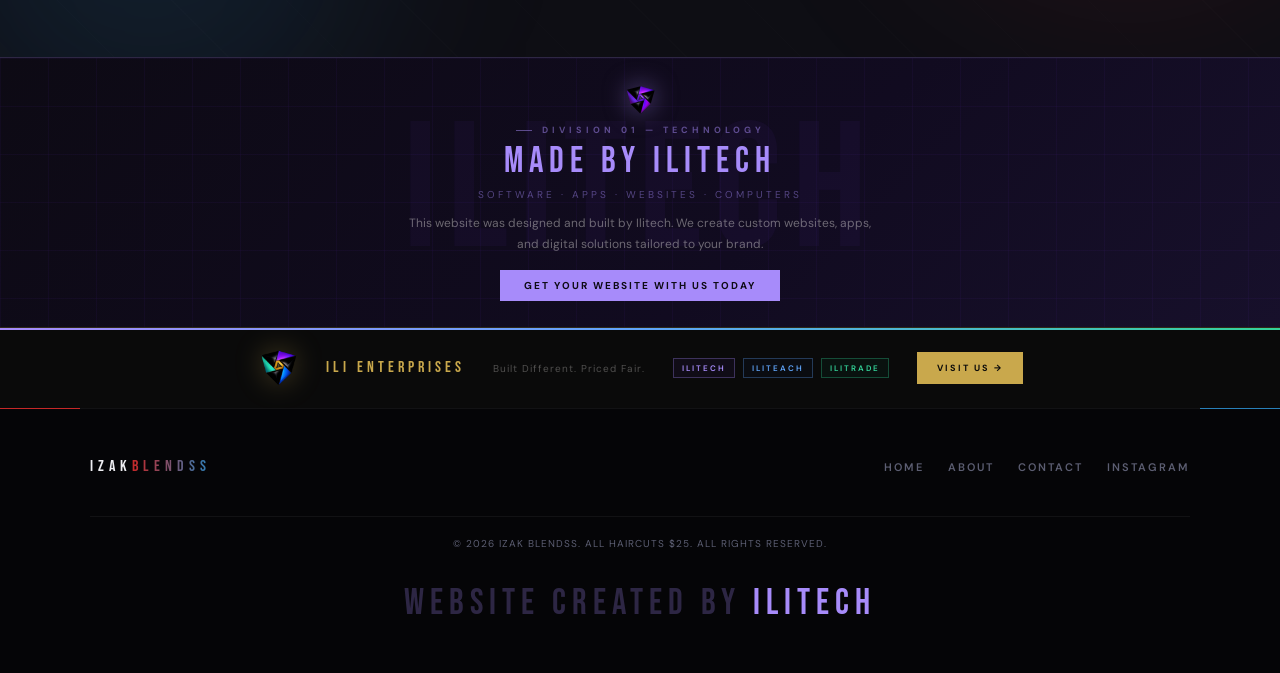
==== commit 238e8c96: "Update gallery to 8 real haircut photos with correct names; use HAIRCUTS/ folder https://claude.ai/c" ====
--- a/about.html
+++ b/about.html
@@ -26,7 +26,7 @@
 <!-- ═══ ABOUT HERO ═══ -->
 <div class="about-hero">
   <div class="about-img reveal">
-    <img src="haircuts/7.jpg" alt="Izak Blendss" loading="lazy">
+    <img src="HAIRCUTS/1.jpg" alt="Izak Blendss" loading="lazy">
   </div>
   <div class="about-text">
     <div class="sec-tag red reveal">About</div>
--- a/styles.css
+++ b/styles.css
@@ -131,7 +131,7 @@
 
 /* ═══ GALLERY ═══ */
 .gallery{padding:100px 48px;background:var(--bg-1)}
-.gal-grid{display:grid;grid-template-columns:repeat(12,1fr);grid-template-rows:280px 280px;gap:10px;max-width:1100px;margin:0 auto}
+.gal-grid{display:grid;grid-template-columns:repeat(12,1fr);grid-template-rows:280px 280px 280px;gap:10px;max-width:1100px;margin:0 auto}
 .gal-item{position:relative;overflow:hidden;cursor:pointer;border:1px solid var(--border);transition:border-color .3s}
 .gal-item:hover{border-color:rgba(255,255,255,.1)}
 .gal-item:nth-child(1){grid-column:span 5}
@@ -140,6 +140,8 @@
 .gal-item:nth-child(4){grid-column:span 4}
 .gal-item:nth-child(5){grid-column:span 4}
 .gal-item:nth-child(6){grid-column:span 4}
+.gal-item:nth-child(7){grid-column:span 6}
+.gal-item:nth-child(8){grid-column:span 6}
 .gal-item img{transition:transform .5s}
 .gal-item:hover img{transform:scale(1.05)}
 .gal-ov{position:absolute;inset:0;display:flex;flex-direction:column;justify-content:flex-end;padding:20px;
@@ -195,27 +197,15 @@
 .val-card p{color:var(--text-2);font-size:13px;line-height:1.7}
 
 /* ═══ CONTACT ═══ */
-.contact-page{padding:140px 48px 80px;max-width:900px;margin:0 auto}
+.contact-page{padding:140px 48px 80px;max-width:900px;margin:0 auto;display:flex;flex-direction:column;align-items:flex-start}
 .contact-page>h1{font-family:var(--display);font-size:clamp(36px,5vw,56px);letter-spacing:4px;text-transform:uppercase;margin-bottom:12px}
 .contact-page>p{color:var(--text-2);font-size:14px;margin-bottom:48px;line-height:1.7}
-.contact-grid{display:grid;grid-template-columns:1fr 1fr;gap:48px}
-.contact-info{display:flex;flex-direction:column;gap:28px}
+.contact-info{display:grid;grid-template-columns:1fr 1fr;gap:28px 48px;width:100%}
 .info-item{padding-left:16px;border-left:2px solid var(--red)}
 .info-item:nth-child(even){border-left-color:var(--blue)}
 .info-item h4{font-size:10px;font-weight:700;letter-spacing:3px;text-transform:uppercase;color:var(--text-3);margin-bottom:6px}
 .info-item p,.info-item a{color:var(--text);font-size:14px;line-height:1.6;display:block}
 .info-item a:hover{color:var(--blue)}
-.contact-form{display:flex;flex-direction:column;gap:16px}
-.contact-form input,.contact-form textarea,.contact-form select{
-  background:var(--surface);border:1px solid var(--border);color:var(--text);
-  padding:14px 18px;font-family:var(--body);font-size:13px;outline:none;
-  transition:border-color .2s;width:100%;resize:vertical;-webkit-appearance:none}
-.contact-form input:focus,.contact-form textarea:focus,.contact-form select:focus{border-color:var(--blue)}
-.contact-form input::placeholder,.contact-form textarea::placeholder{color:var(--text-3)}
-.contact-form textarea{min-height:100px}
-.contact-form select{color:var(--text-3);cursor:pointer}
-.contact-form select option{background:var(--surface);color:var(--text)}
-.form-note{font-size:11px;color:var(--text-3);text-align:center;margin-top:4px;line-height:1.5}
 
 /* ═══ FOOTER ═══ */
 footer{padding:48px;background:var(--bg);border-top:1px solid var(--border);position:relative}
@@ -395,7 +385,7 @@
   .values-grid{grid-template-columns:1fr}
   .about-values{padding:60px 28px}
   .gallery,.ig-sec{padding:80px 28px}
-  .contact-grid{grid-template-columns:1fr}
+  .contact-info{grid-template-columns:1fr}
   .contact-page{padding:120px 28px 60px}
   .ft-inner{flex-direction:column;text-align:center}
   .ft-links{justify-content:center}
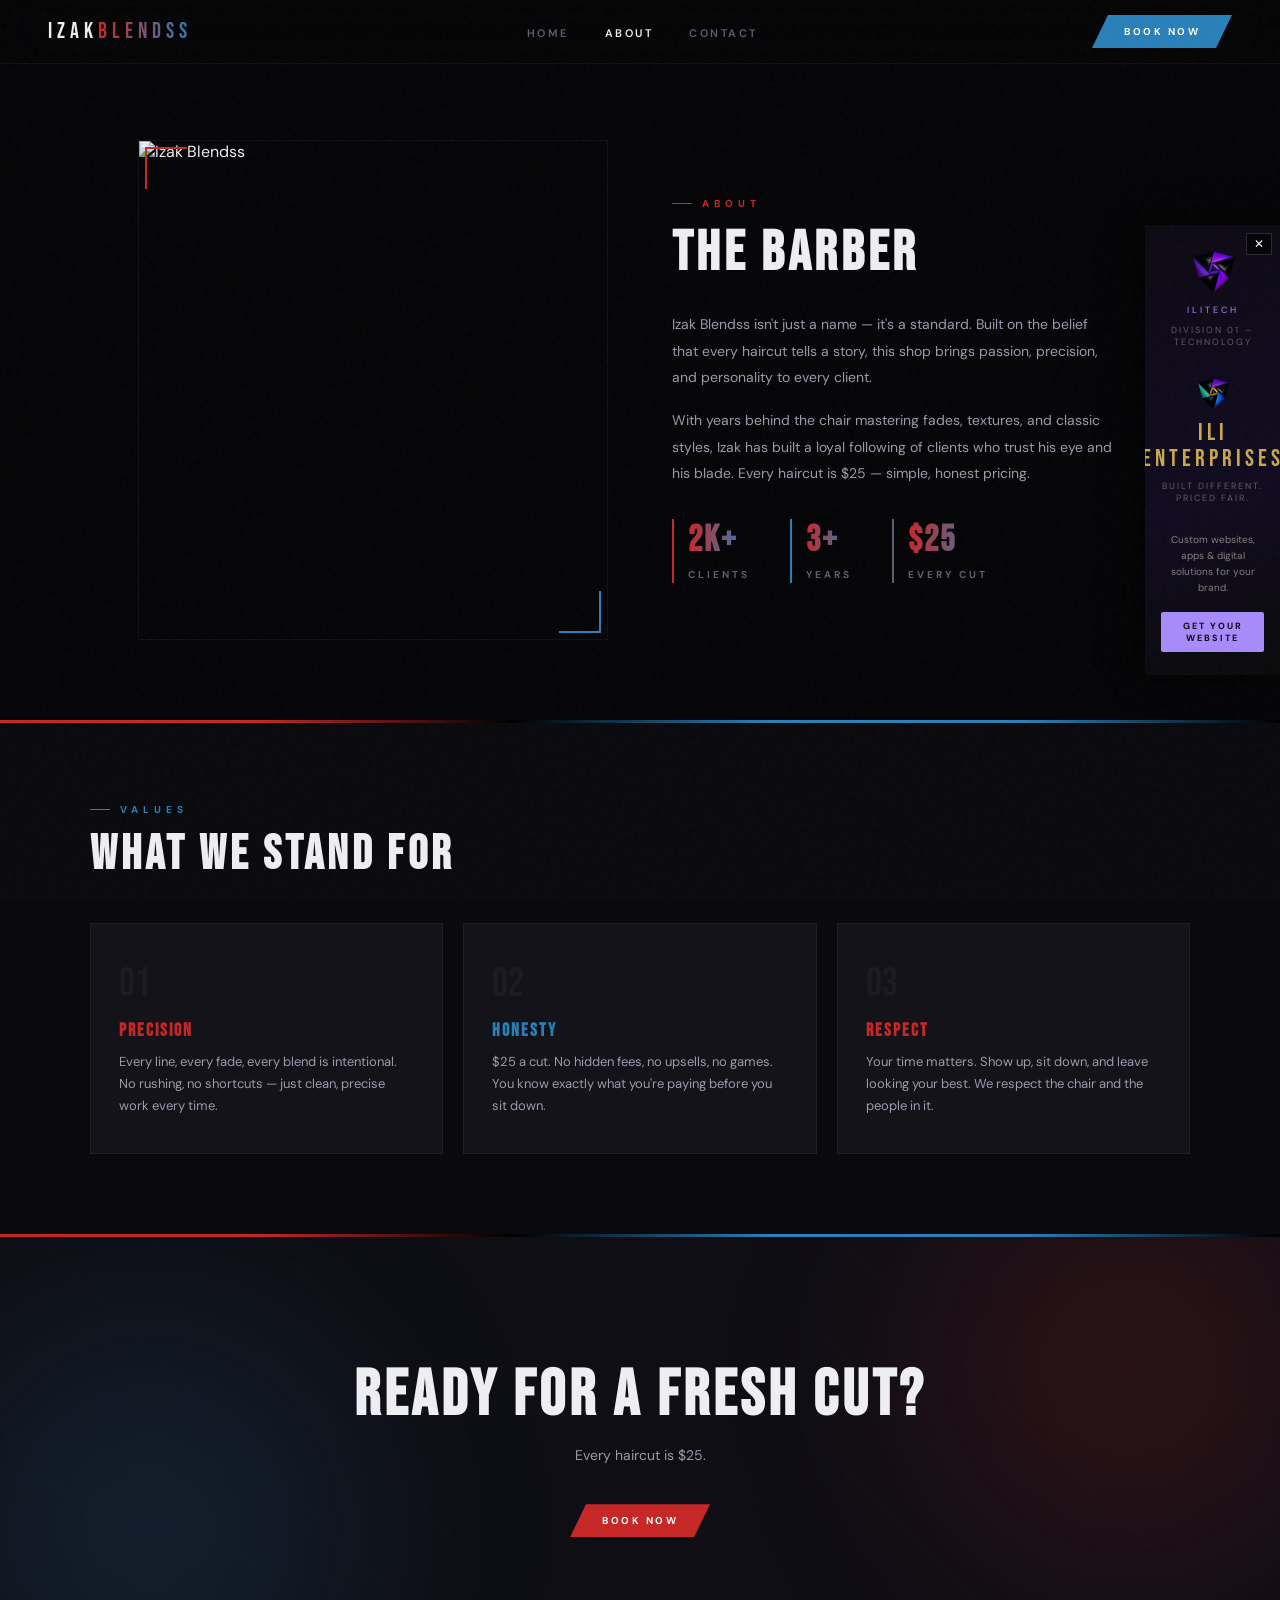
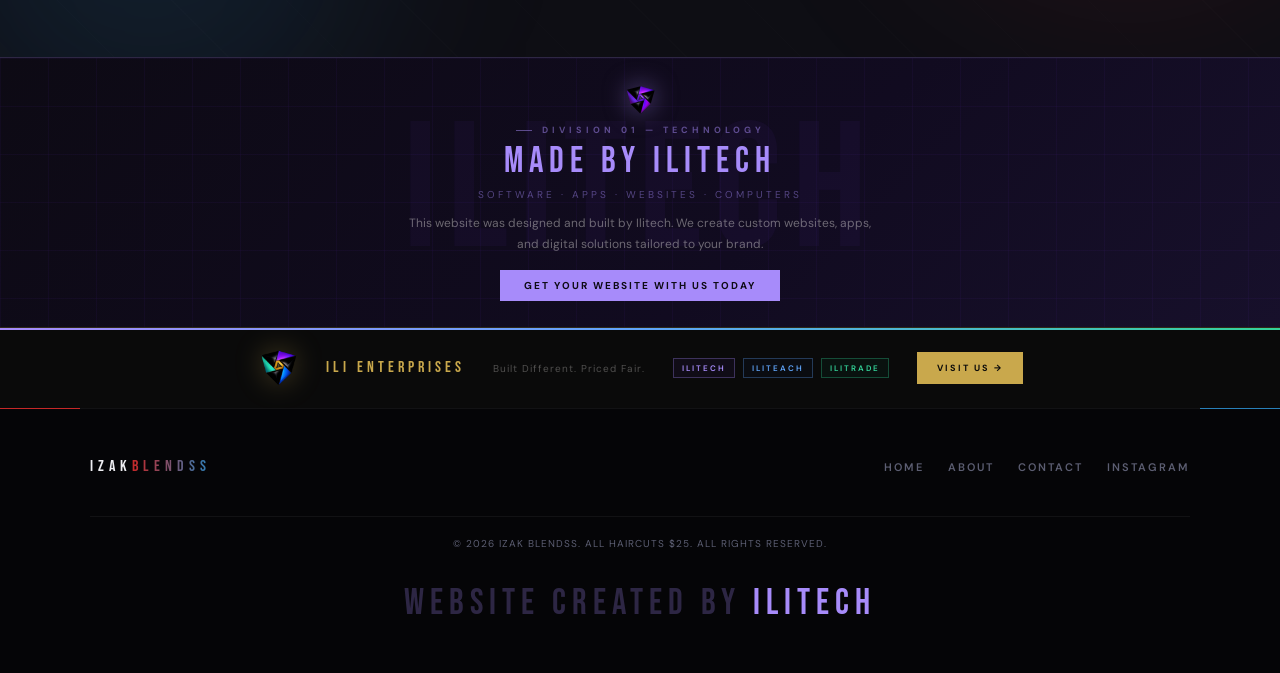
==== commit 62371f91: "Fix image paths to lowercase haircuts/ folder https://claude.ai/code/session_01DUXp4969VCVDoevGCgezH" ====
--- a/about.html
+++ b/about.html
@@ -26,7 +26,7 @@
 <!-- ═══ ABOUT HERO ═══ -->
 <div class="about-hero">
   <div class="about-img reveal">
-    <img src="HAIRCUTS/1.jpg" alt="Izak Blendss" loading="lazy">
+    <img src="haircuts/1.jpg" alt="Izak Blendss" loading="lazy">
   </div>
   <div class="about-text">
     <div class="sec-tag red reveal">About</div>
--- a/styles.css
+++ b/styles.css
@@ -156,9 +156,6 @@
 .gal-item:hover::before,.gal-item:hover::after{opacity:1}
 
 /* ═══ INSTAGRAM ═══ */
-.ig-sec{padding:100px 48px;background:var(--bg);text-align:center}
-.ig-handle{display:inline-flex;align-items:center;gap:8px;font-size:16px;font-weight:600;margin-top:12px}
-.ig-handle svg{width:20px;height:20px;fill:var(--red)}
 
 /* ═══ CTA ═══ */
 .cta{padding:120px 24px;text-align:center;background:var(--bg-2);position:relative;overflow:hidden}
@@ -384,7 +381,7 @@
   .about-img{height:350px}
   .values-grid{grid-template-columns:1fr}
   .about-values{padding:60px 28px}
-  .gallery,.ig-sec{padding:80px 28px}
+  .gallery{padding:80px 28px}
   .contact-info{grid-template-columns:1fr}
   .contact-page{padding:120px 28px 60px}
   .ft-inner{flex-direction:column;text-align:center}
@@ -407,7 +404,7 @@
   .hero p{font-size:13px}
   .hero-btns{flex-direction:column;align-items:stretch}
   .hero-btns .btn{width:100%}
-  .gallery,.ig-sec,.cta,.about-values{padding:60px 20px}
+  .gallery,.cta,.about-values{padding:60px 20px}
   .gal-grid{grid-template-columns:1fr;grid-template-rows:auto}
   .gal-grid .gal-item{min-height:200px}
   .cta{padding:80px 20px}
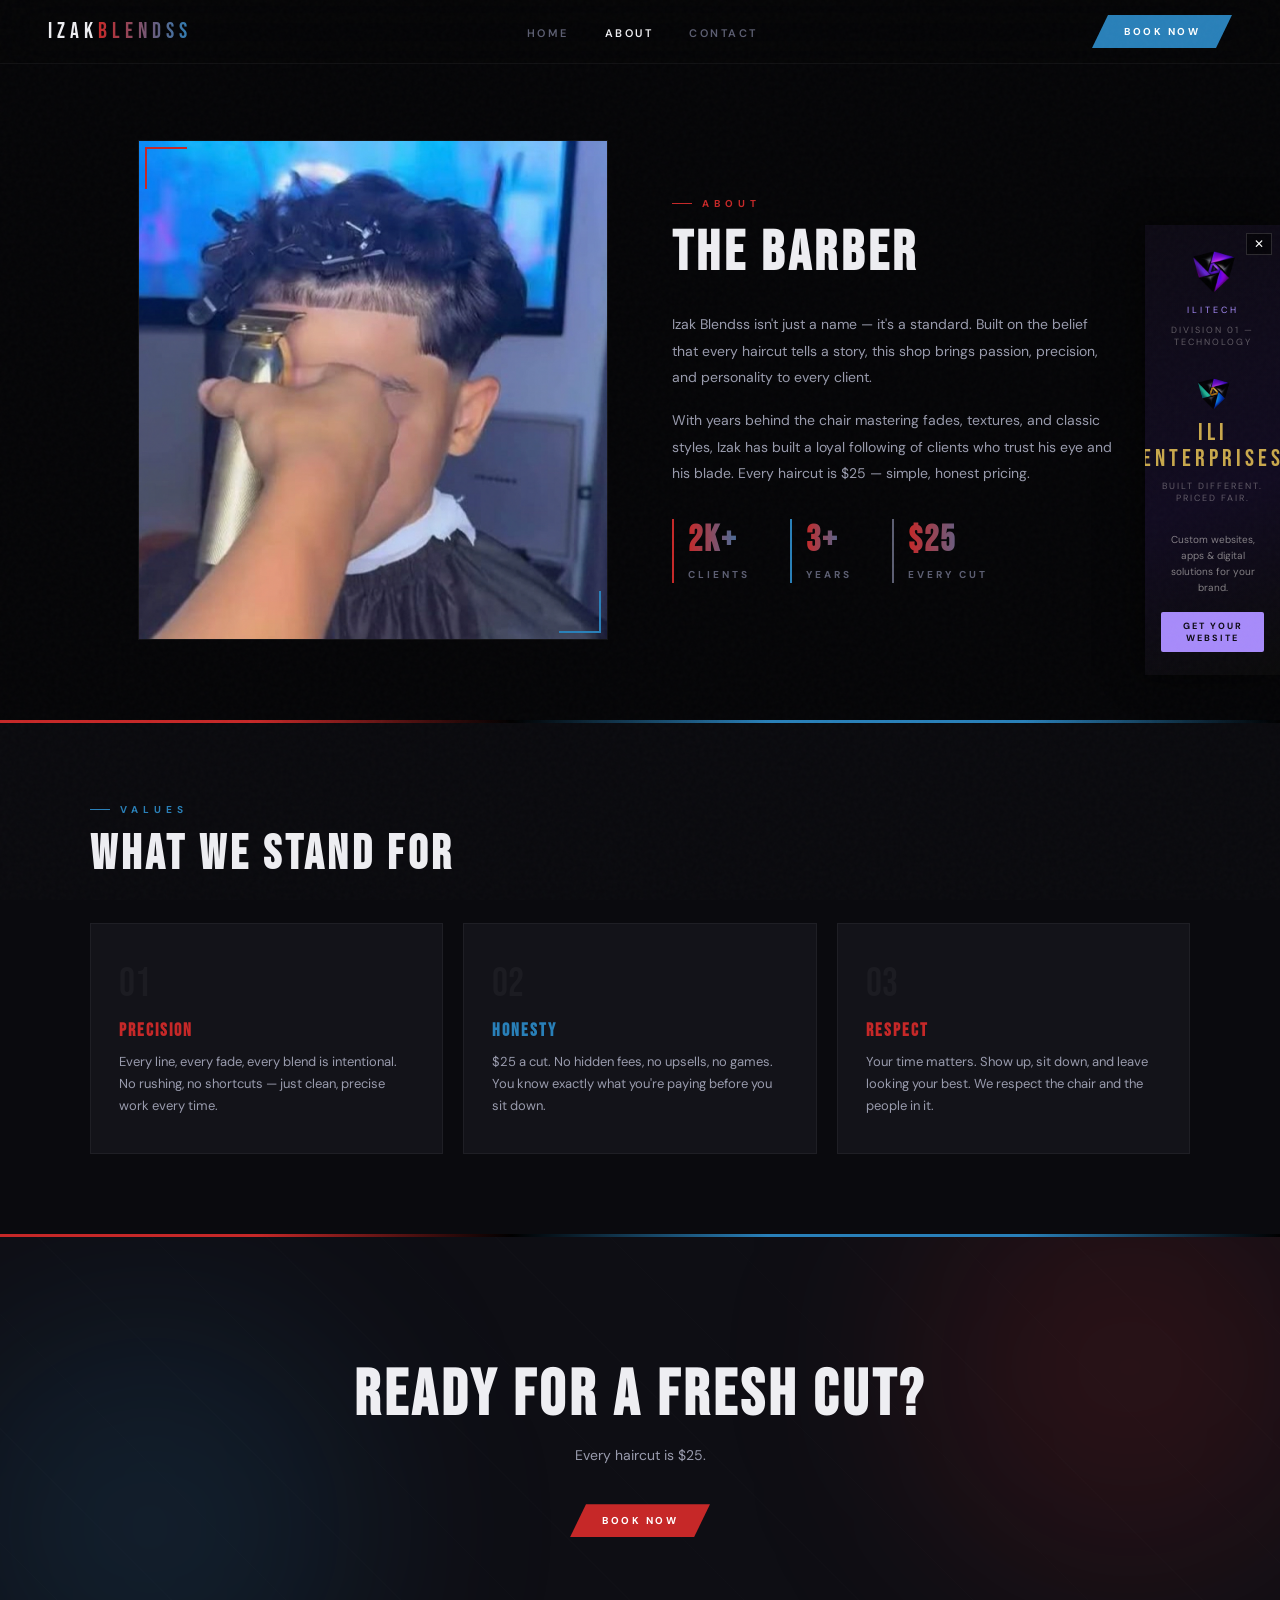
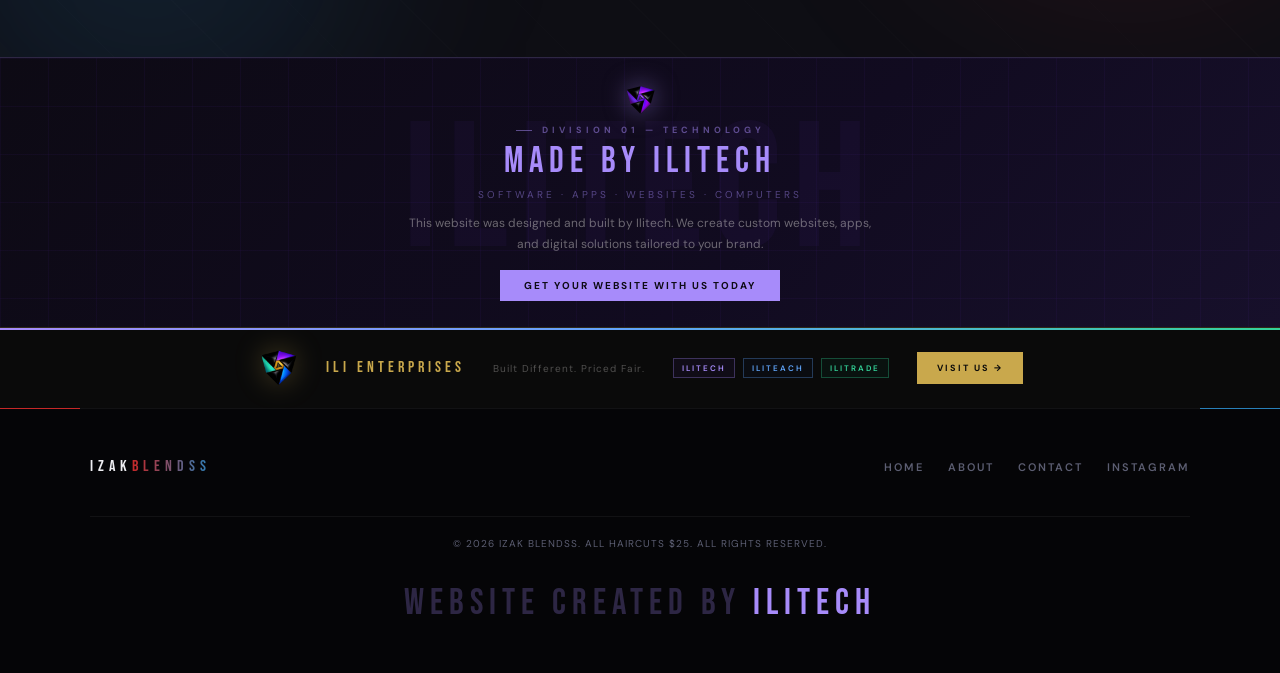
==== commit cb5abd65: "Fix image paths to uppercase HAIRCUTS/ folder https://claude.ai/code/session_01DUXp4969VCVDoevGCgezH" ====
--- a/about.html
+++ b/about.html
@@ -26,7 +26,7 @@
 <!-- ═══ ABOUT HERO ═══ -->
 <div class="about-hero">
   <div class="about-img reveal">
-    <img src="haircuts/1.jpg" alt="Izak Blendss" loading="lazy">
+    <img src="HAIRCUTS/1.jpg" alt="Izak Blendss" loading="lazy">
   </div>
   <div class="about-text">
     <div class="sec-tag red reveal">About</div>
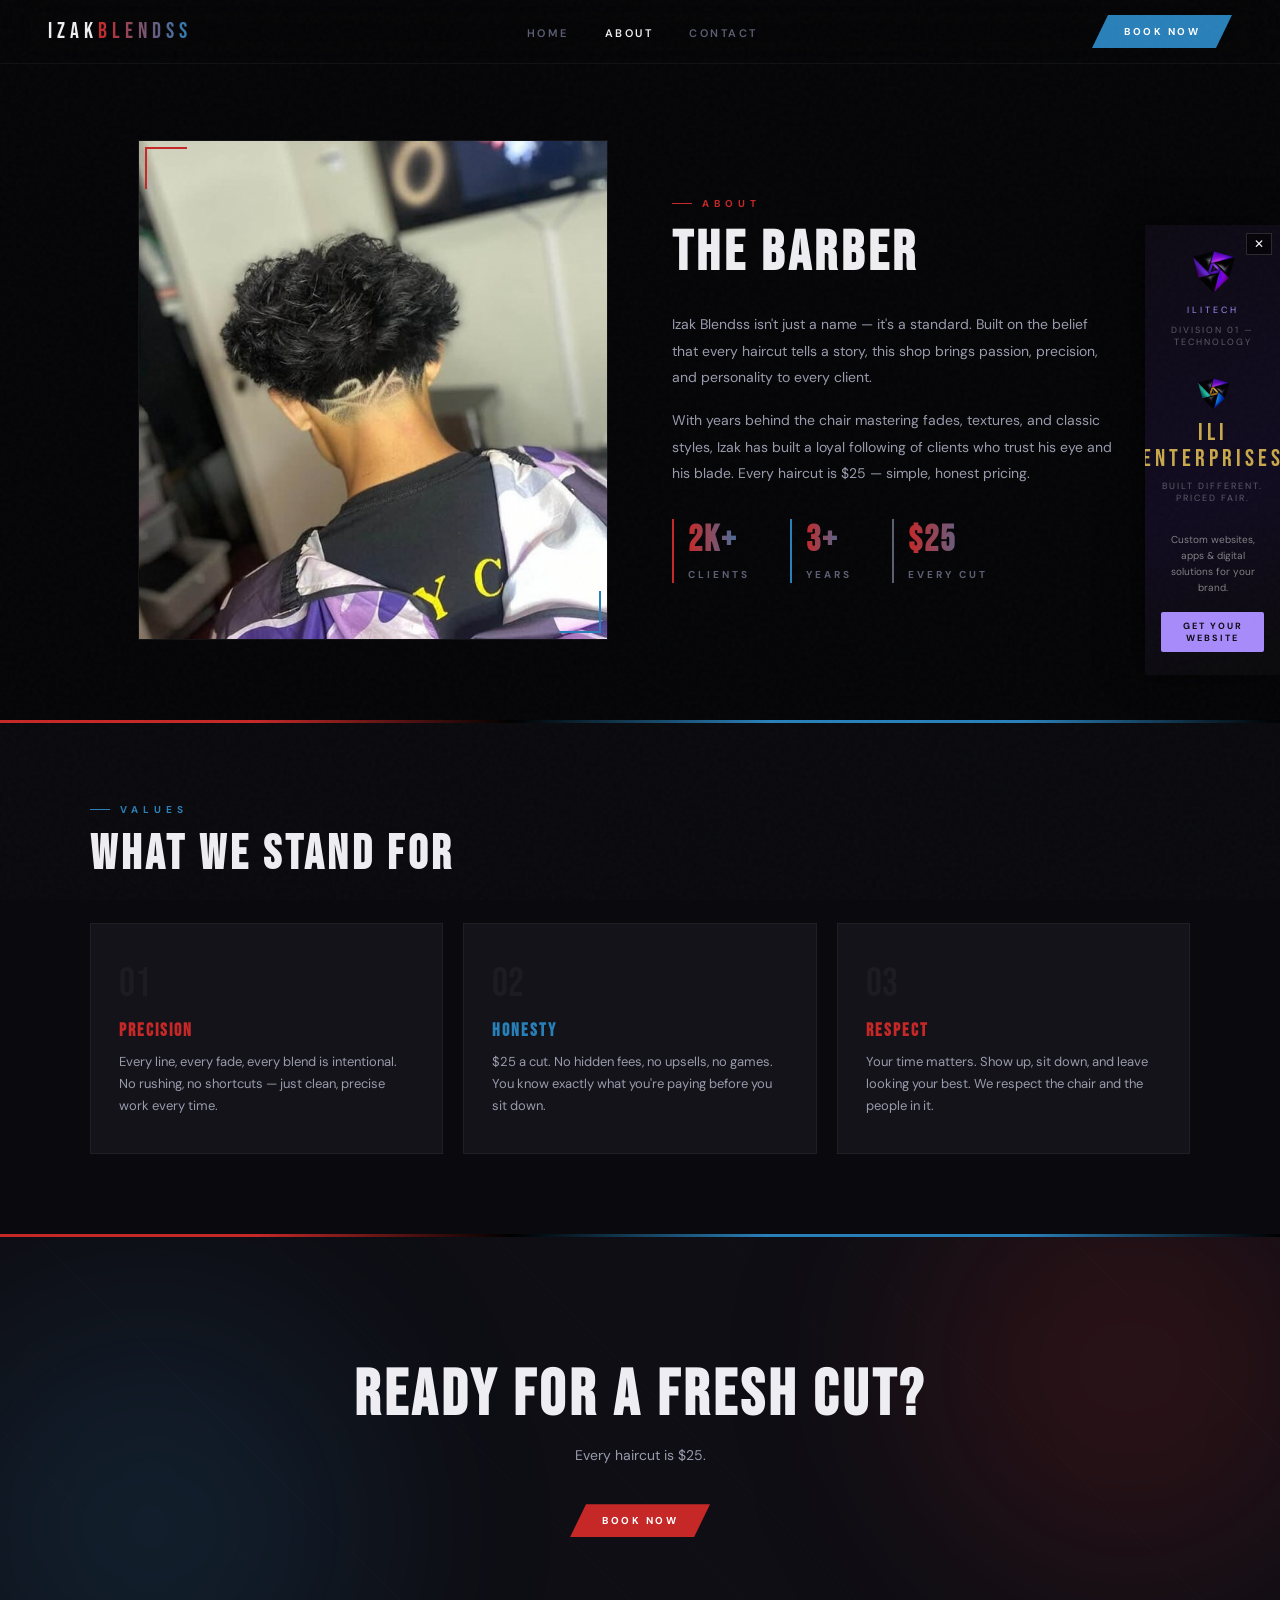
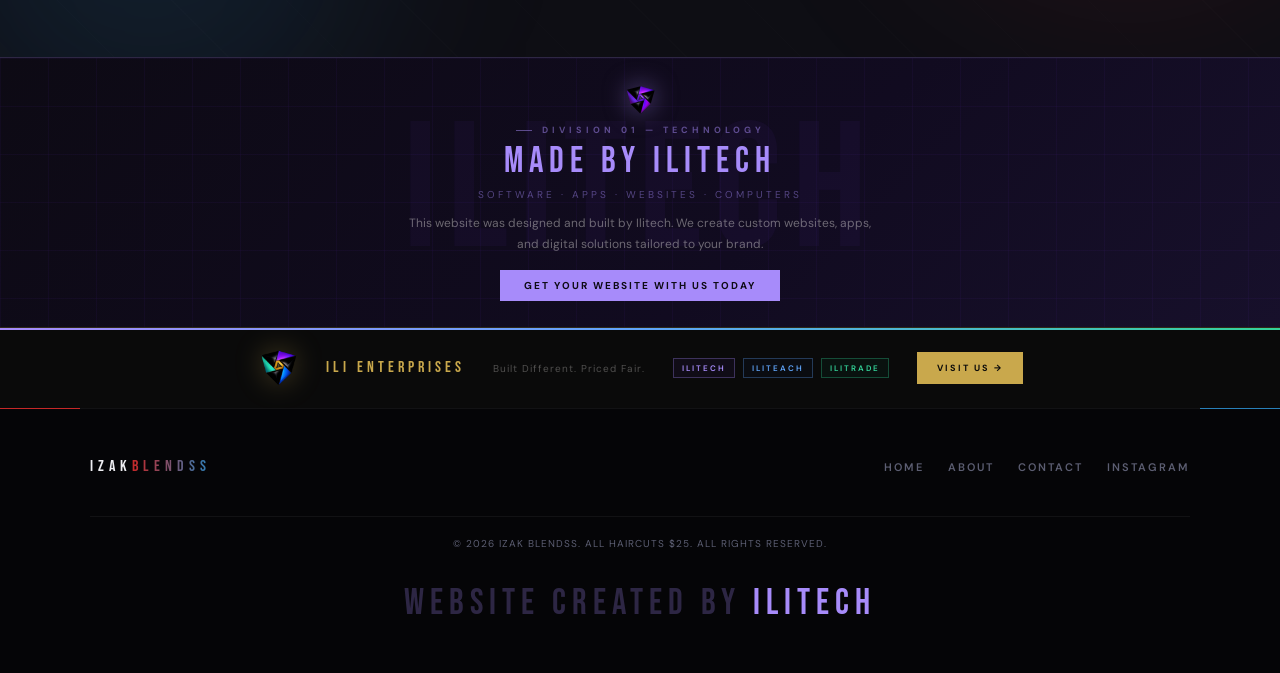
==== commit 77344029: "Remove gallery subtitle text; use image 2 as main image across site https://claude.ai/code/session_0" ====
--- a/about.html
+++ b/about.html
@@ -26,7 +26,7 @@
 <!-- ═══ ABOUT HERO ═══ -->
 <div class="about-hero">
   <div class="about-img reveal">
-    <img src="HAIRCUTS/1.jpg" alt="Izak Blendss" loading="lazy">
+    <img src="HAIRCUTS/2.jpg" alt="Izak Blendss" loading="lazy">
   </div>
   <div class="about-text">
     <div class="sec-tag red reveal">About</div>
--- a/styles.css
+++ b/styles.css
@@ -131,24 +131,14 @@
 
 /* ═══ GALLERY ═══ */
 .gallery{padding:100px 48px;background:var(--bg-1)}
-.gal-grid{display:grid;grid-template-columns:repeat(12,1fr);grid-template-rows:280px 280px 280px;gap:10px;max-width:1100px;margin:0 auto}
-.gal-item{position:relative;overflow:hidden;cursor:pointer;border:1px solid var(--border);transition:border-color .3s}
+.gal-grid{display:grid;grid-template-columns:repeat(4,1fr);gap:10px;max-width:1100px;margin:0 auto}
+.gal-item{position:relative;overflow:hidden;cursor:pointer;border:1px solid var(--border);transition:border-color .3s;aspect-ratio:1}
 .gal-item:hover{border-color:rgba(255,255,255,.1)}
-.gal-item:nth-child(1){grid-column:span 5}
-.gal-item:nth-child(2){grid-column:span 4}
-.gal-item:nth-child(3){grid-column:span 3}
-.gal-item:nth-child(4){grid-column:span 4}
-.gal-item:nth-child(5){grid-column:span 4}
-.gal-item:nth-child(6){grid-column:span 4}
-.gal-item:nth-child(7){grid-column:span 6}
-.gal-item:nth-child(8){grid-column:span 6}
-.gal-item img{transition:transform .5s}
+.gal-item img{width:100%;height:100%;object-fit:cover;transition:transform .5s}
 .gal-item:hover img{transform:scale(1.05)}
 .gal-ov{position:absolute;inset:0;display:flex;flex-direction:column;justify-content:flex-end;padding:20px;
-  background:linear-gradient(180deg,transparent 40%,rgba(5,5,7,.88));opacity:0;transition:opacity .3s}
-.gal-item:hover .gal-ov{opacity:1}
+  background:linear-gradient(180deg,transparent 40%,rgba(5,5,7,.88))}
 .gal-ov h4{font-family:var(--display);font-size:16px;letter-spacing:3px;text-transform:uppercase}
-.gal-ov span{font-size:10px;color:var(--text-2);margin-top:2px;letter-spacing:1px}
 .gal-item::before{content:'';position:absolute;top:6px;left:6px;width:28px;height:28px;
   border-top:2px solid var(--red);border-left:2px solid var(--red);opacity:0;transition:opacity .3s;z-index:3}
 .gal-item::after{content:'';position:absolute;bottom:6px;right:6px;width:28px;height:28px;
@@ -374,9 +364,7 @@
 @media(max-width:1024px){
   :root{--cut:12px}
   nav{padding:0 28px}
-  .gal-grid{grid-template-columns:1fr 1fr;grid-template-rows:auto}
-  .gal-item:nth-child(n){grid-column:auto}
-  .gal-grid .gal-item{min-height:200px}
+  .gal-grid{grid-template-columns:1fr 1fr}
   .about-hero{grid-template-columns:1fr;padding:120px 28px 60px}
   .about-img{height:350px}
   .values-grid{grid-template-columns:1fr}
@@ -405,8 +393,7 @@
   .hero-btns{flex-direction:column;align-items:stretch}
   .hero-btns .btn{width:100%}
   .gallery,.cta,.about-values{padding:60px 20px}
-  .gal-grid{grid-template-columns:1fr;grid-template-rows:auto}
-  .gal-grid .gal-item{min-height:200px}
+  .gal-grid{grid-template-columns:1fr 1fr}
   .cta{padding:80px 20px}
   .about-hero{padding:100px 20px 48px;gap:32px}
   .about-img{height:260px}
